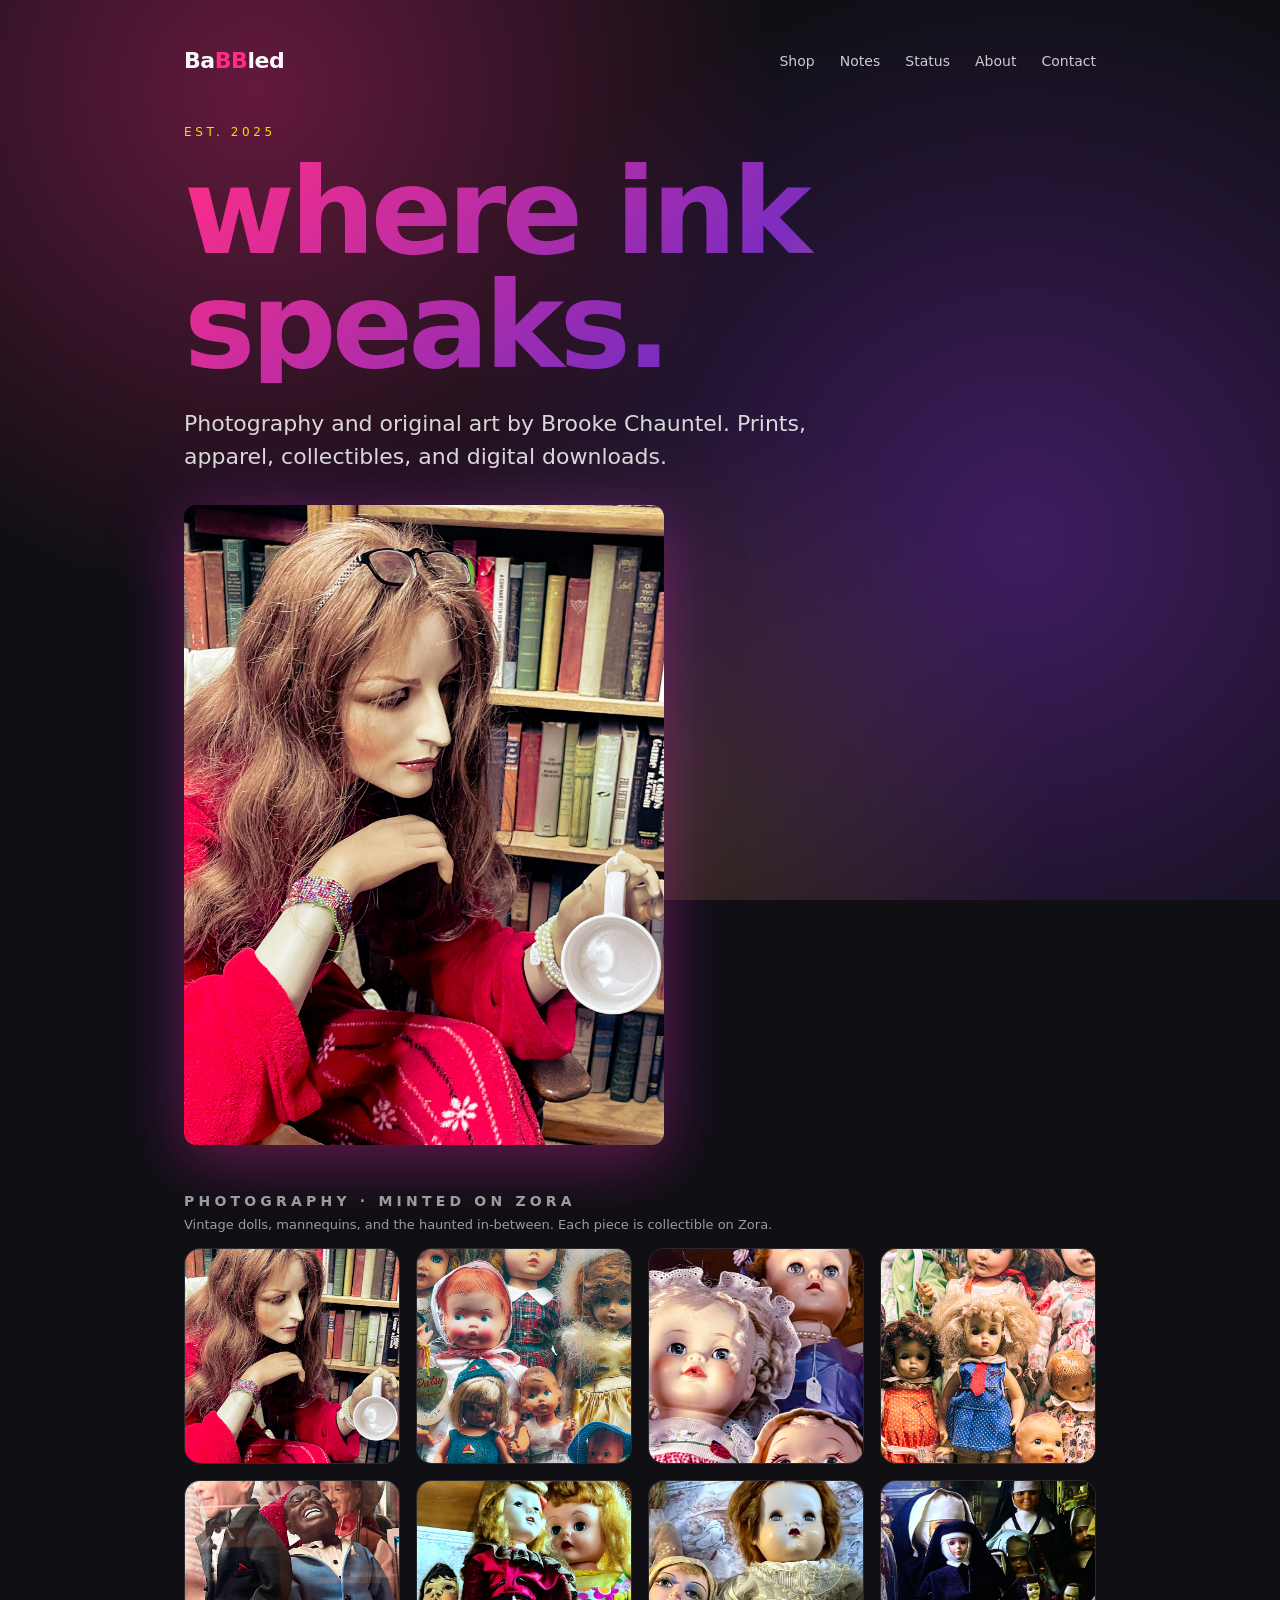
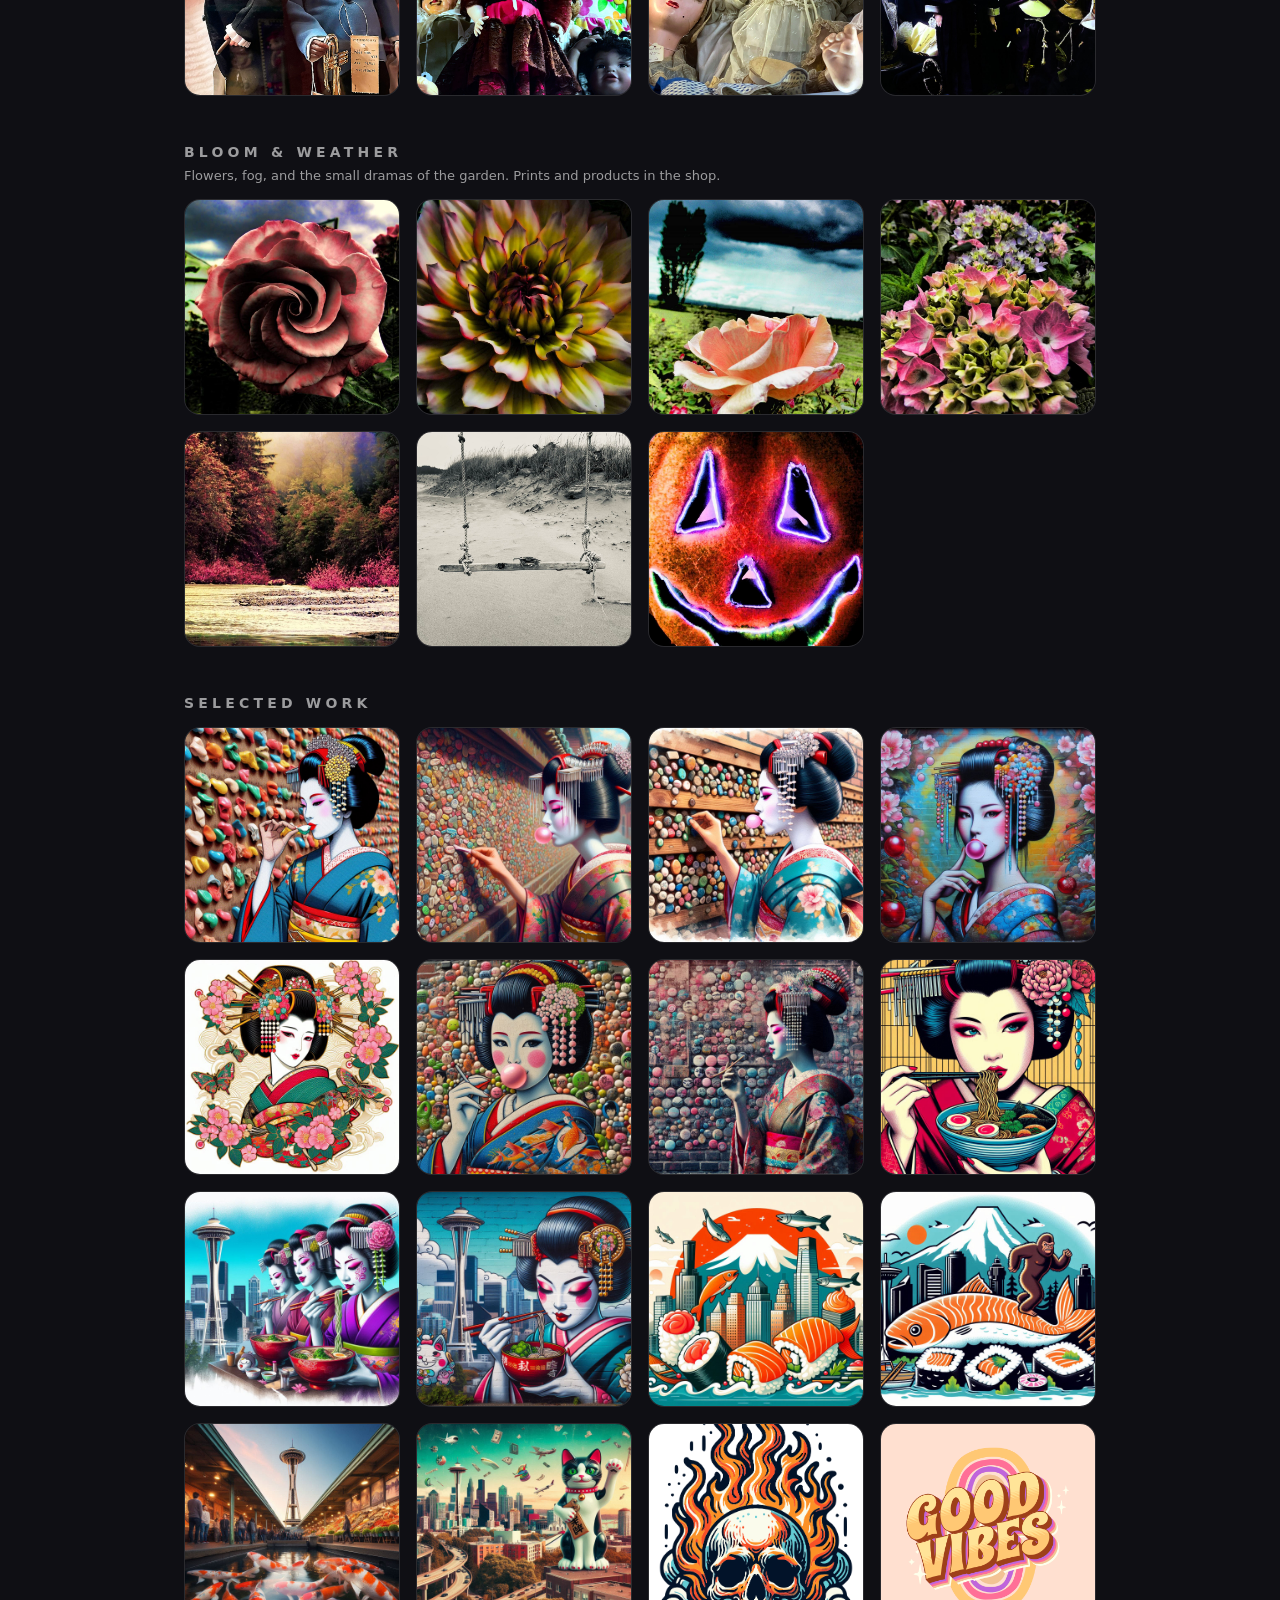
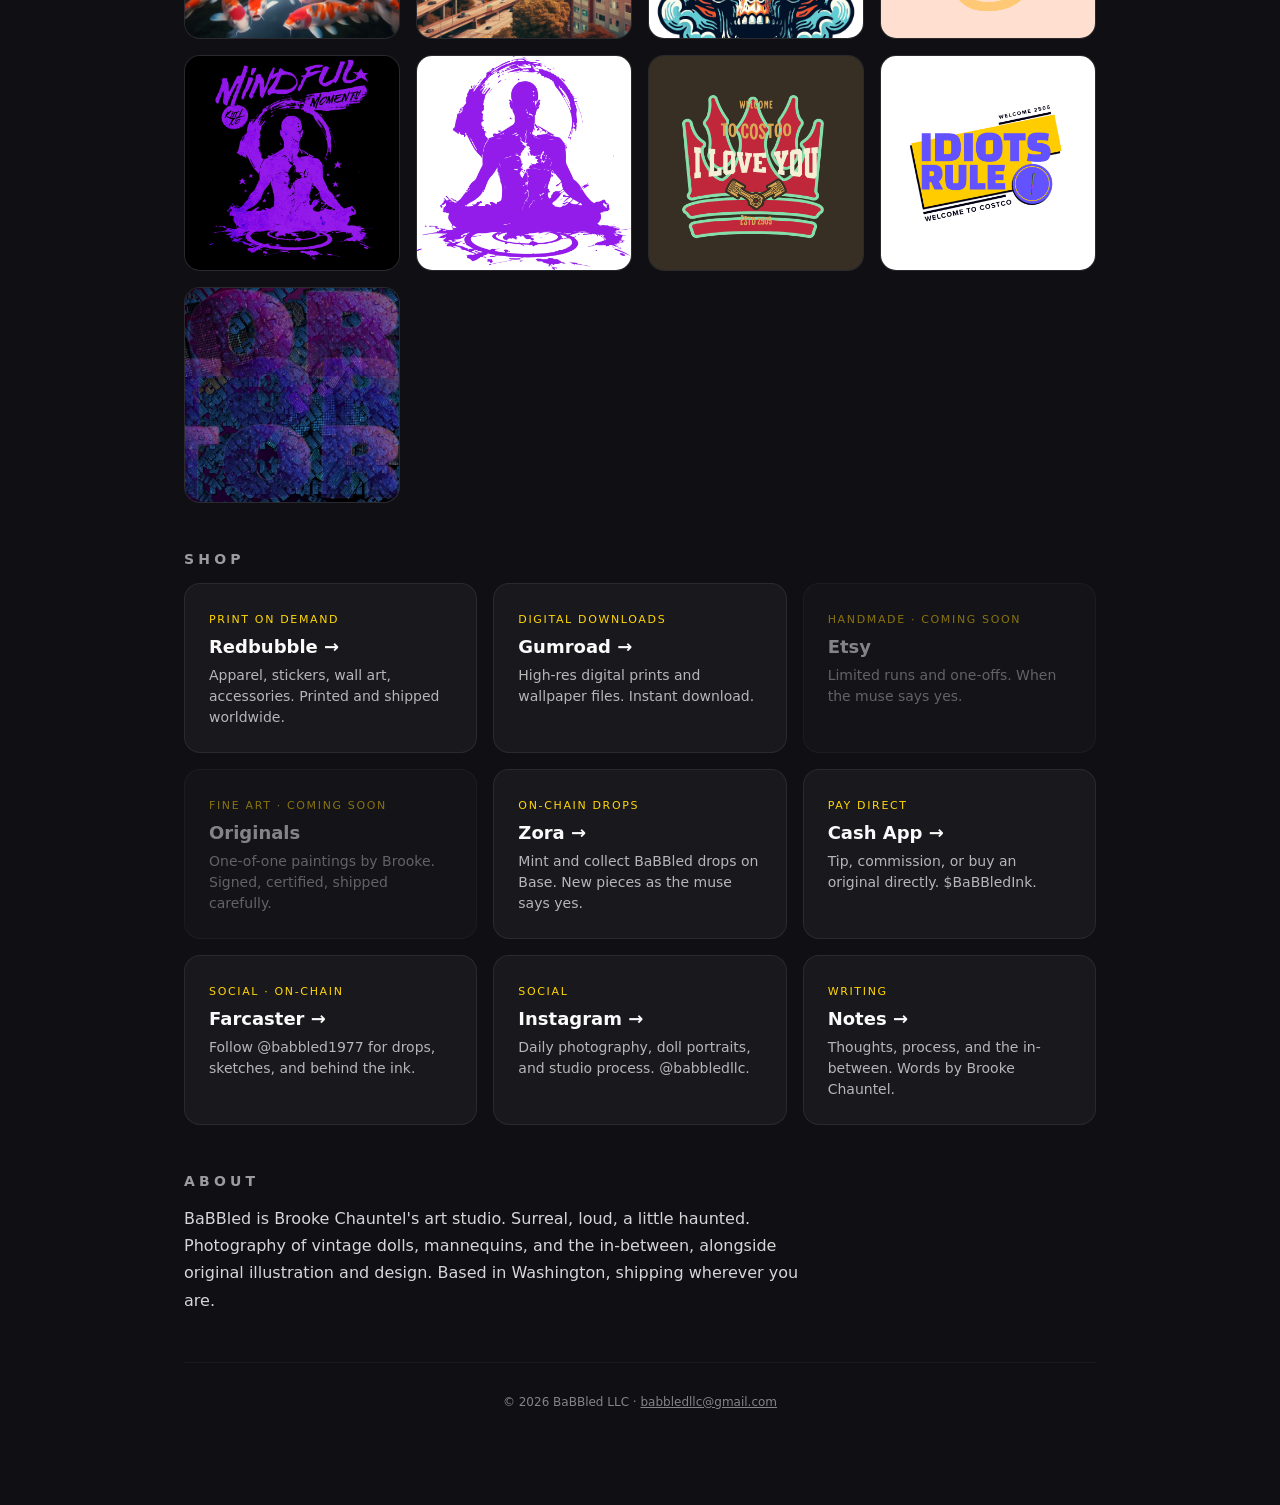
==== index.html @ 65b4fef3 "Add BaBBled Notes link to nav and shop section https://claude.ai/code/session_01AZM1bsWuCFjeZQ1RCdbe" ====
<!DOCTYPE html>
<html lang="en">
<head>
<meta charset="UTF-8">
<meta name="viewport" content="width=device-width, initial-scale=1.0">
<title>BaBBled. Where ink speaks.</title>
<meta name="description" content="BaBBled. Where ink speaks. Photography and original art by Brooke Chauntel. Prints, apparel, collectibles, digital downloads.">
<meta property="og:title" content="BaBBled. Where ink speaks.">
<meta property="og:description" content="Photography of vintage dolls and the haunted in-between. Original art, prints, apparel, and on-chain collectibles by Brooke Chauntel.">
<meta property="og:image" content="https://brookehoward2008-droid.github.io/babbled-wear/img/photography/series-1.jpg">
<meta property="og:type" content="website">
<link rel="icon" href="favicon.ico">
<style>
:root {
  --pink: #ff2d87;
  --purple: #7b2cbf;
  --yellow: #ffd60a;
  --ink: #0f0f14;
  --paper: #fafafa;
}
* { box-sizing: border-box; margin: 0; padding: 0; }
html, body { height: 100%; }
body {
  font-family: -apple-system, BlinkMacSystemFont, "Segoe UI", Inter, system-ui, sans-serif;
  background: var(--ink);
  color: var(--paper);
  -webkit-font-smoothing: antialiased;
  overflow-x: hidden;
}
.bg {
  position: fixed; inset: 0; z-index: -1;
  background:
    radial-gradient(circle at 20% 10%, rgba(255,45,135,0.35), transparent 40%),
    radial-gradient(circle at 80% 60%, rgba(123,44,191,0.45), transparent 50%),
    radial-gradient(circle at 50% 90%, rgba(255,214,10,0.15), transparent 40%),
    var(--ink);
}
.wrap {
  max-width: 960px;
  margin: 0 auto;
  padding: 48px 24px 96px;
  min-height: 100vh;
  display: flex;
  flex-direction: column;
  gap: 48px;
}
header {
  display: flex;
  align-items: center;
  justify-content: space-between;
  flex-wrap: wrap;
  gap: 12px;
}
.logo {
  font-weight: 900;
  font-size: 22px;
  letter-spacing: -0.02em;
}
.logo .b1 { color: var(--pink); }
.logo .b2 { color: var(--yellow); }
nav a {
  color: var(--paper);
  text-decoration: none;
  margin-left: 20px;
  font-size: 14px;
  opacity: 0.8;
  transition: opacity 0.2s;
}
nav a:hover { opacity: 1; }
.hero h1 {
  font-size: clamp(48px, 10vw, 120px);
  font-weight: 900;
  line-height: 0.95;
  letter-spacing: -0.04em;
  background: linear-gradient(135deg, var(--pink), var(--purple) 60%, var(--yellow));
  -webkit-background-clip: text;
  background-clip: text;
  color: transparent;
  margin-bottom: 24px;
}
.hero p.tag {
  font-size: clamp(18px, 2.5vw, 22px);
  max-width: 640px;
  opacity: 0.85;
  line-height: 1.5;
}
.est {
  display: inline-block;
  font-size: 12px;
  letter-spacing: 0.3em;
  text-transform: uppercase;
  color: var(--yellow);
  margin-bottom: 16px;
}
.grid {
  display: grid;
  grid-template-columns: repeat(auto-fit, minmax(240px, 1fr));
  gap: 16px;
}
.card {
  background: rgba(255,255,255,0.04);
  border: 1px solid rgba(255,255,255,0.08);
  border-radius: 16px;
  padding: 24px;
  transition: transform 0.2s, border-color 0.2s, background 0.2s;
  text-decoration: none;
  color: var(--paper);
  display: block;
}
.card:hover {
  transform: translateY(-4px);
  border-color: var(--pink);
  background: rgba(255,45,135,0.08);
}
.card h3 { font-size: 18px; margin-bottom: 8px; }
.card p { font-size: 14px; opacity: 0.7; line-height: 1.5; }
.card .pill {
  display: inline-block;
  font-size: 11px;
  letter-spacing: 0.15em;
  text-transform: uppercase;
  color: var(--yellow);
  margin-bottom: 10px;
}
.card.coming { opacity: 0.5; cursor: default; }
.card.coming:hover { transform: none; border-color: rgba(255,255,255,0.08); background: rgba(255,255,255,0.04); }
.hero-art {
  display: block;
  width: 100%;
  max-width: 480px;
  height: auto;
  margin-top: 32px;
  border-radius: 12px;
  box-shadow: 0 20px 60px rgba(255,45,135,0.25), 0 0 80px rgba(123,44,191,0.3);
}
.gallery-grid {
  display: grid;
  grid-template-columns: repeat(auto-fit, minmax(200px, 1fr));
  gap: 16px;
}
.piece {
  aspect-ratio: 1 / 1;
  background: rgba(255,255,255,0.04);
  border: 1px solid rgba(255,255,255,0.08);
  border-radius: 16px;
  overflow: hidden;
  display: flex;
  align-items: center;
  justify-content: center;
  transition: transform 0.2s, border-color 0.2s;
}
.piece:hover {
  transform: translateY(-4px);
  border-color: var(--pink);
}
.piece img {
  width: 100%;
  height: 100%;
  object-fit: cover;
}
footer {
  margin-top: auto;
  font-size: 12px;
  opacity: 0.5;
  text-align: center;
  padding-top: 32px;
  border-top: 1px solid rgba(255,255,255,0.08);
}
footer a { color: var(--paper); }
</style>
</head>
<body>
<div class="bg"></div>
<div class="wrap">
  <header>
    <div class="logo">Ba<span class="b1">BB</span>led</div>
    <nav>
      <a href="#shop">Shop</a>
      <a href="https://brookehoward2008-droid.github.io/lilt/" target="_blank" rel="noopener">Notes</a>
      <a href="status.html">Status</a>
      <a href="#about">About</a>
      <a href="mailto:babbledllc@gmail.com">Contact</a>
    </nav>
  </header>

  <section class="hero">
    <span class="est">est. 2025</span>
    <h1>where ink<br>speaks.</h1>
    <p class="tag">Photography and original art by Brooke Chauntel. Prints, apparel, collectibles, and digital downloads.</p>
    <img src="img/photography/series-1.jpg" alt="Bookstore mannequin with teacup - photography by Brooke Chauntel" class="hero-art">
  </section>

  <section id="photography">
    <h2 style="font-size:14px;letter-spacing:0.3em;text-transform:uppercase;opacity:0.6;margin-bottom:8px;">Photography &middot; minted on Zora</h2>
    <p style="font-size:13px;opacity:0.6;margin-bottom:16px;">Vintage dolls, mannequins, and the haunted in-between. Each piece is collectible on Zora.</p>
    <div class="gallery-grid">
      <a class="piece" href="https://zora.co/@babbled1977" target="_blank" rel="noopener"><img src="img/photography/series-1.jpg" alt="Bookstore mannequin with teacup" loading="lazy"></a>
      <a class="piece" href="https://zora.co/@babbled1977" target="_blank" rel="noopener"><img src="img/photography/series-2.jpg" alt="Vintage doll grouping" loading="lazy"></a>
      <a class="piece" href="https://zora.co/@babbled1977" target="_blank" rel="noopener"><img src="img/photography/series-3.jpg" alt="Bonnet doll trio" loading="lazy"></a>
      <a class="piece" href="https://zora.co/@babbled1977" target="_blank" rel="noopener"><img src="img/photography/series-4.jpg" alt="Doll display case" loading="lazy"></a>
      <a class="piece" href="https://zora.co/@babbled1977" target="_blank" rel="noopener"><img src="img/photography/series-5.jpg" alt="Vintage celebrity figurines" loading="lazy"></a>
      <a class="piece" href="https://zora.co/@babbled1977" target="_blank" rel="noopener"><img src="img/photography/maroon-doll.jpg" alt="Vintage doll in maroon velvet dress" loading="lazy"></a>
      <a class="piece" href="https://zora.co/@babbled1977" target="_blank" rel="noopener"><img src="img/photography/porcelain-pair.jpg" alt="Porcelain face dolls, sleeping pair" loading="lazy"></a>
      <a class="piece" href="https://zora.co/@babbled1977" target="_blank" rel="noopener"><img src="img/photography/nun-dolls.jpg" alt="Group of vintage nun figurines" loading="lazy"></a>
    </div>
  </section>

  <section id="nature">
    <h2 style="font-size:14px;letter-spacing:0.3em;text-transform:uppercase;opacity:0.6;margin-bottom:8px;">Bloom &amp; weather</h2>
    <p style="font-size:13px;opacity:0.6;margin-bottom:16px;">Flowers, fog, and the small dramas of the garden. Prints and products in the shop.</p>
    <div class="gallery-grid">
      <a class="piece" href="https://www.redbubble.com/people/babbledbrooke/shop" target="_blank" rel="noopener"><img src="img/nature/pink-rose-spiral.jpg" alt="Pink rose spiral closeup under stormy sky" loading="lazy"></a>
      <a class="piece" href="https://www.redbubble.com/people/babbledbrooke/shop" target="_blank" rel="noopener"><img src="img/nature/dahlia-bloom.jpg" alt="Dahlia bloom in yellow and crimson" loading="lazy"></a>
      <a class="piece" href="https://www.redbubble.com/people/babbledbrooke/shop" target="_blank" rel="noopener"><img src="img/nature/stormy-rose.jpg" alt="Pink rose against stormy sky" loading="lazy"></a>
      <a class="piece" href="https://www.redbubble.com/people/babbledbrooke/shop" target="_blank" rel="noopener"><img src="img/nature/hydrangeas.jpg" alt="Pink and lavender hydrangea cluster" loading="lazy"></a>
      <a class="piece" href="https://www.redbubble.com/people/babbledbrooke/shop" target="_blank" rel="noopener"><img src="img/nature/foggy-river.jpg" alt="Foggy river and pink autumn forest" loading="lazy"></a>
      <a class="piece" href="https://www.redbubble.com/people/babbledbrooke/shop" target="_blank" rel="noopener"><img src="img/nature/beach-swing.jpg" alt="Weathered wooden swing on beach sand, black and white" loading="lazy"></a>
      <a class="piece" href="https://www.redbubble.com/people/babbledbrooke/shop" target="_blank" rel="noopener"><img src="img/nature/jack-o-lantern.jpg" alt="Glowing jack-o-lantern with neon outline" loading="lazy"></a>
    </div>
  </section>

  <section id="gallery">
    <h2 style="font-size:14px;letter-spacing:0.3em;text-transform:uppercase;opacity:0.6;margin-bottom:16px;">Selected work</h2>
    <div class="gallery-grid">
      <div class="piece"><img src="img/gallery/geisha-gumwall-popart.png" alt="Gum wall geisha, pop art" loading="lazy"></div>
      <div class="piece"><img src="img/gallery/geisha-gumwall-surreal.png" alt="Gum wall geisha, surrealism" loading="lazy"></div>
      <div class="piece"><img src="img/gallery/geisha-gumwall-watercolor.png" alt="Gum wall geisha, watercolor" loading="lazy"></div>
      <div class="piece"><img src="img/gallery/geisha-gumwall-graffiti.png" alt="Gum wall geisha, graffiti" loading="lazy"></div>
      <div class="piece"><img src="img/gallery/geisha-gumwall-neotrad.png" alt="Gum wall geisha, neo-traditional" loading="lazy"></div>
      <div class="piece"><img src="img/gallery/geisha-gumwall-lowbrow.png" alt="Gum wall geisha, lowbrow" loading="lazy"></div>
      <div class="piece"><img src="img/gallery/geisha-gumwall-mixed.png" alt="Gum wall geisha, mixed media" loading="lazy"></div>
      <div class="piece"><img src="img/gallery/geisha-ramen-popart.png" alt="Geisha with ramen, pop art" loading="lazy"></div>
      <div class="piece"><img src="img/gallery/geisha-ramen-graffiti.png" alt="Geisha with ramen and Space Needle, graffiti" loading="lazy"></div>
      <div class="piece"><img src="img/gallery/geisha-ramen-luckycat.png" alt="Geisha with ramen and lucky cat" loading="lazy"></div>
      <div class="piece"><img src="img/gallery/sushi-seattle-fuji.png" alt="Sushi and salmon over Seattle with Mt. Fuji" loading="lazy"></div>
      <div class="piece"><img src="img/gallery/sushi-seattle-bigfoot.png" alt="Sushi over Seattle with Mt. Rainier and Bigfoot" loading="lazy"></div>
      <div class="piece"><img src="img/gallery/koi-pike-spaceneedle.png" alt="Koi in Pike Place with Space Needle" loading="lazy"></div>
      <div class="piece"><img src="img/gallery/surreal-seattle-cat.png" alt="Surreal Seattle with lucky cat" loading="lazy"></div>
      <div class="piece"><img src="img/gallery/burning-skull.png" alt="Burning skull" loading="lazy"></div>
      <div class="piece"><img src="img/gallery/good-vibes-retro.png" alt="Good vibes retro" loading="lazy"></div>
      <div class="piece"><img src="img/gallery/mindful-moments.png" alt="Mindful moments" loading="lazy"></div>
      <div class="piece"><img src="img/gallery/meditation-silhouette.png" alt="Meditation silhouette" loading="lazy"></div>
      <div class="piece"><img src="img/gallery/idiocracy-1.png" alt="Movie idiocracy tribute 1" loading="lazy"></div>
      <div class="piece"><img src="img/gallery/idiocracy-2.png" alt="Movie idiocracy tribute 2" loading="lazy"></div>
      <div class="piece"><img src="img/gallery/storm-type.jpg" alt="STORM typography design" loading="lazy"></div>
    </div>
  </section>

  <section id="shop">
    <h2 style="font-size:14px;letter-spacing:0.3em;text-transform:uppercase;opacity:0.6;margin-bottom:16px;">Shop</h2>
    <div class="grid">
      <a class="card" href="https://www.redbubble.com/people/babbledbrooke/shop" target="_blank" rel="noopener">
        <span class="pill">Print on demand</span>
        <h3>Redbubble &rarr;</h3>
        <p>Apparel, stickers, wall art, accessories. Printed and shipped worldwide.</p>
      </a>
      <a class="card" href="https://babbler53.gumroad.com/" target="_blank" rel="noopener">
        <span class="pill">Digital downloads</span>
        <h3>Gumroad &rarr;</h3>
        <p>High-res digital prints and wallpaper files. Instant download.</p>
      </a>
      <div class="card coming">
        <span class="pill">Handmade · coming soon</span>
        <h3>Etsy</h3>
        <p>Limited runs and one-offs. When the muse says yes.</p>
      </div>
      <div class="card coming">
        <span class="pill">Fine art · coming soon</span>
        <h3>Originals</h3>
        <p>One-of-one paintings by Brooke. Signed, certified, shipped carefully.</p>
      </div>
      <a class="card" href="https://zora.co/@babbled1977" target="_blank" rel="noopener">
        <span class="pill">On-chain drops</span>
        <h3>Zora &rarr;</h3>
        <p>Mint and collect BaBBled drops on Base. New pieces as the muse says yes.</p>
      </a>
      <a class="card" href="https://cash.app/$BaBBledInk" target="_blank" rel="noopener">
        <span class="pill">Pay direct</span>
        <h3>Cash App &rarr;</h3>
        <p>Tip, commission, or buy an original directly. $BaBBledInk.</p>
      </a>
      <a class="card" href="https://farcaster.xyz/babbled1977" target="_blank" rel="noopener">
        <span class="pill">Social · on-chain</span>
        <h3>Farcaster &rarr;</h3>
        <p>Follow @babbled1977 for drops, sketches, and behind the ink.</p>
      </a>
      <a class="card" href="https://www.instagram.com/babbledllc/" target="_blank" rel="noopener">
        <span class="pill">Social</span>
        <h3>Instagram &rarr;</h3>
        <p>Daily photography, doll portraits, and studio process. @babbledllc.</p>
      </a>
      <a class="card" href="https://brookehoward2008-droid.github.io/lilt/" target="_blank" rel="noopener">
        <span class="pill">Writing</span>
        <h3>Notes &rarr;</h3>
        <p>Thoughts, process, and the in-between. Words by Brooke Chauntel.</p>
      </a>
    </div>
  </section>

  <section id="about">
    <h2 style="font-size:14px;letter-spacing:0.3em;text-transform:uppercase;opacity:0.6;margin-bottom:16px;">About</h2>
    <p style="max-width:640px;line-height:1.7;opacity:0.85;">
      BaBBled is Brooke Chauntel's art studio. Surreal, loud, a little haunted.
      Photography of vintage dolls, mannequins, and the in-between, alongside
      original illustration and design. Based in Washington, shipping wherever you are.
    </p>
  </section>

  <footer>
    &copy; 2026 BaBBled LLC &middot; <a href="mailto:babbledllc@gmail.com">babbledllc@gmail.com</a>
  </footer>
</div>
</body>
</html>
<!-- rebuild trigger -->
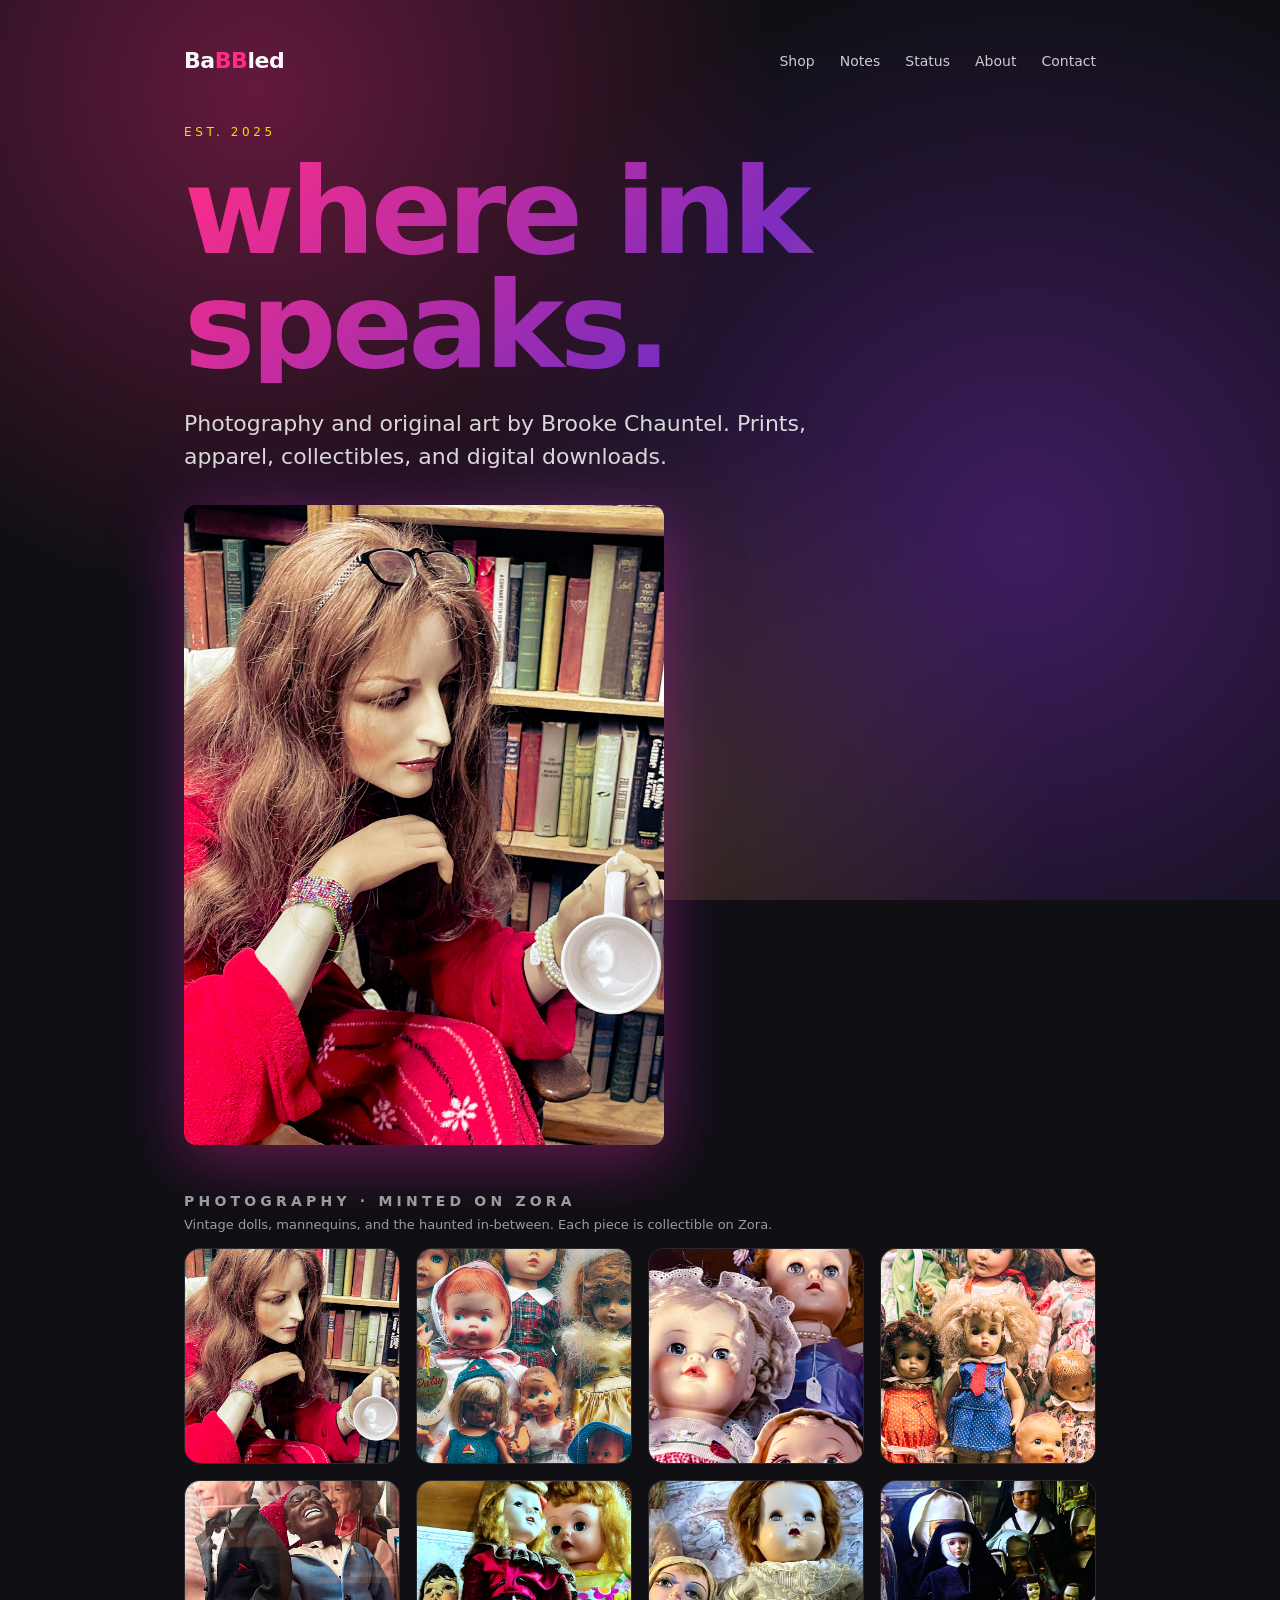
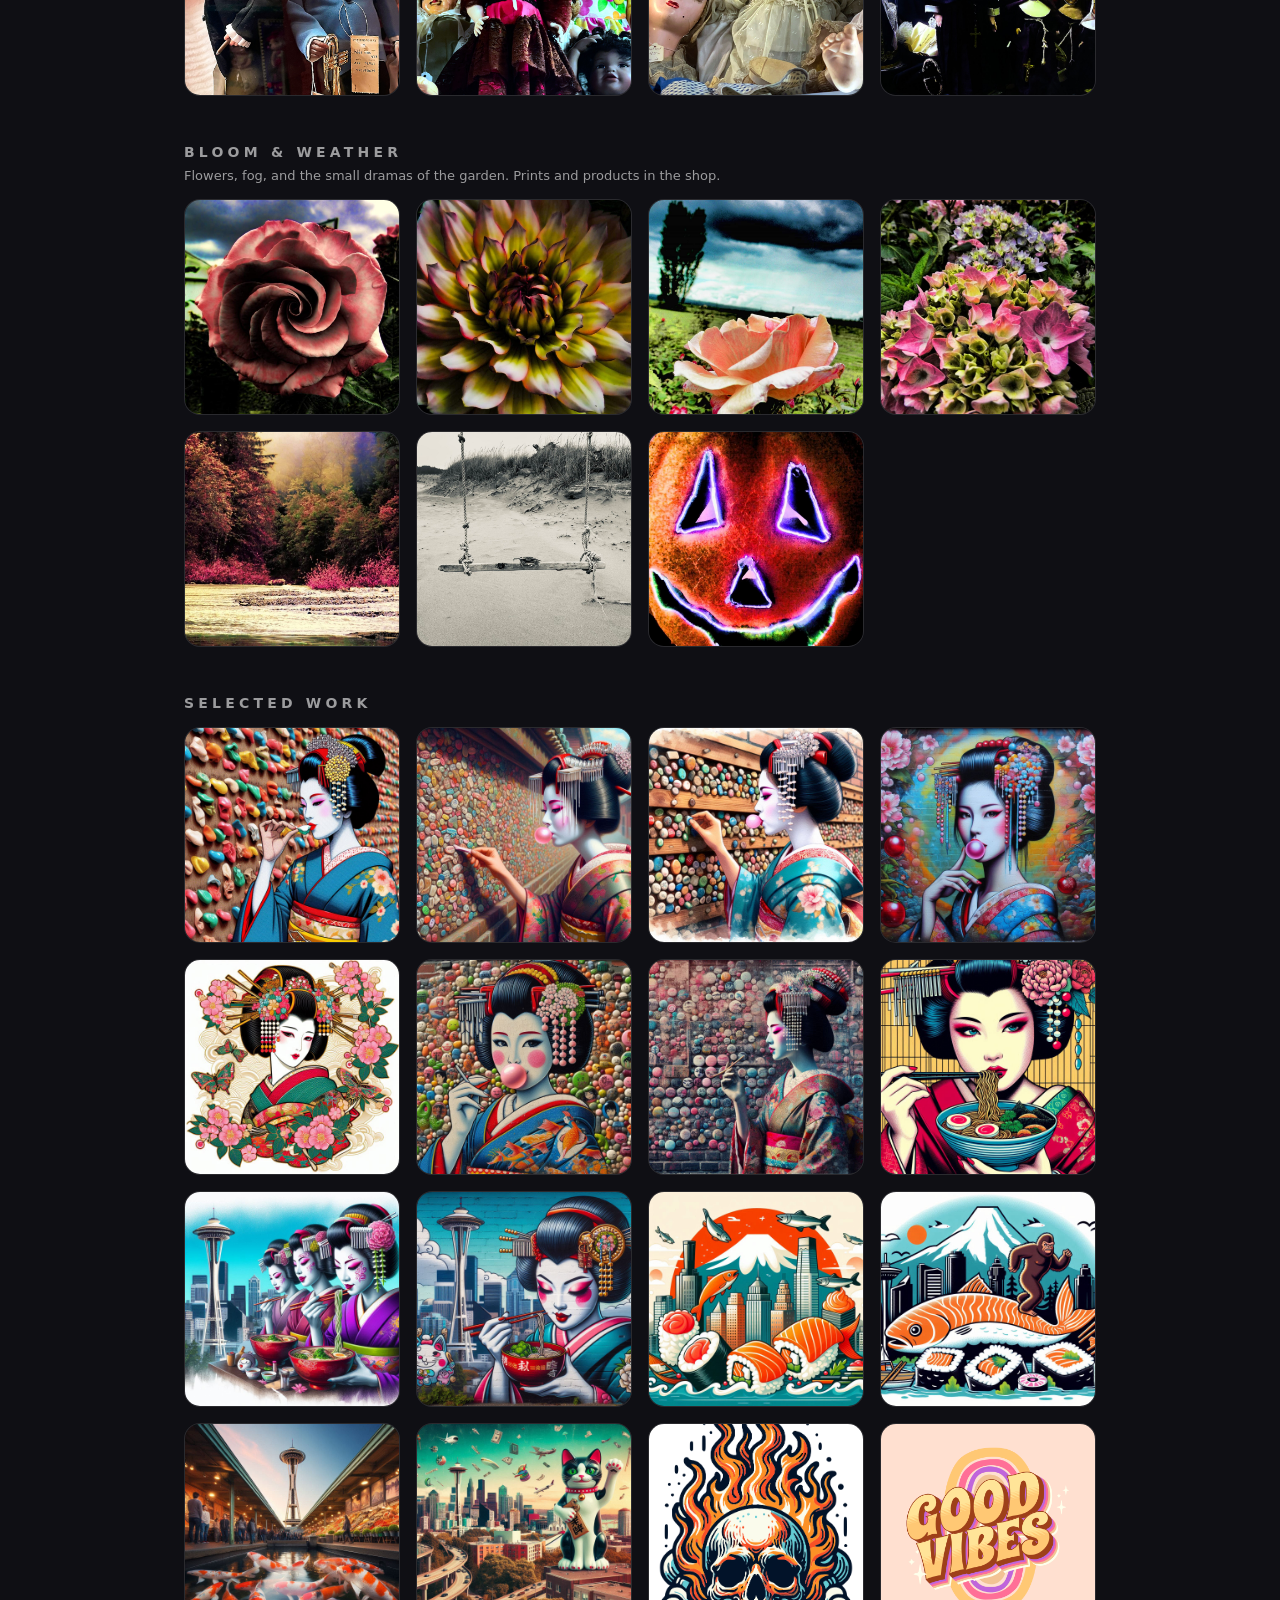
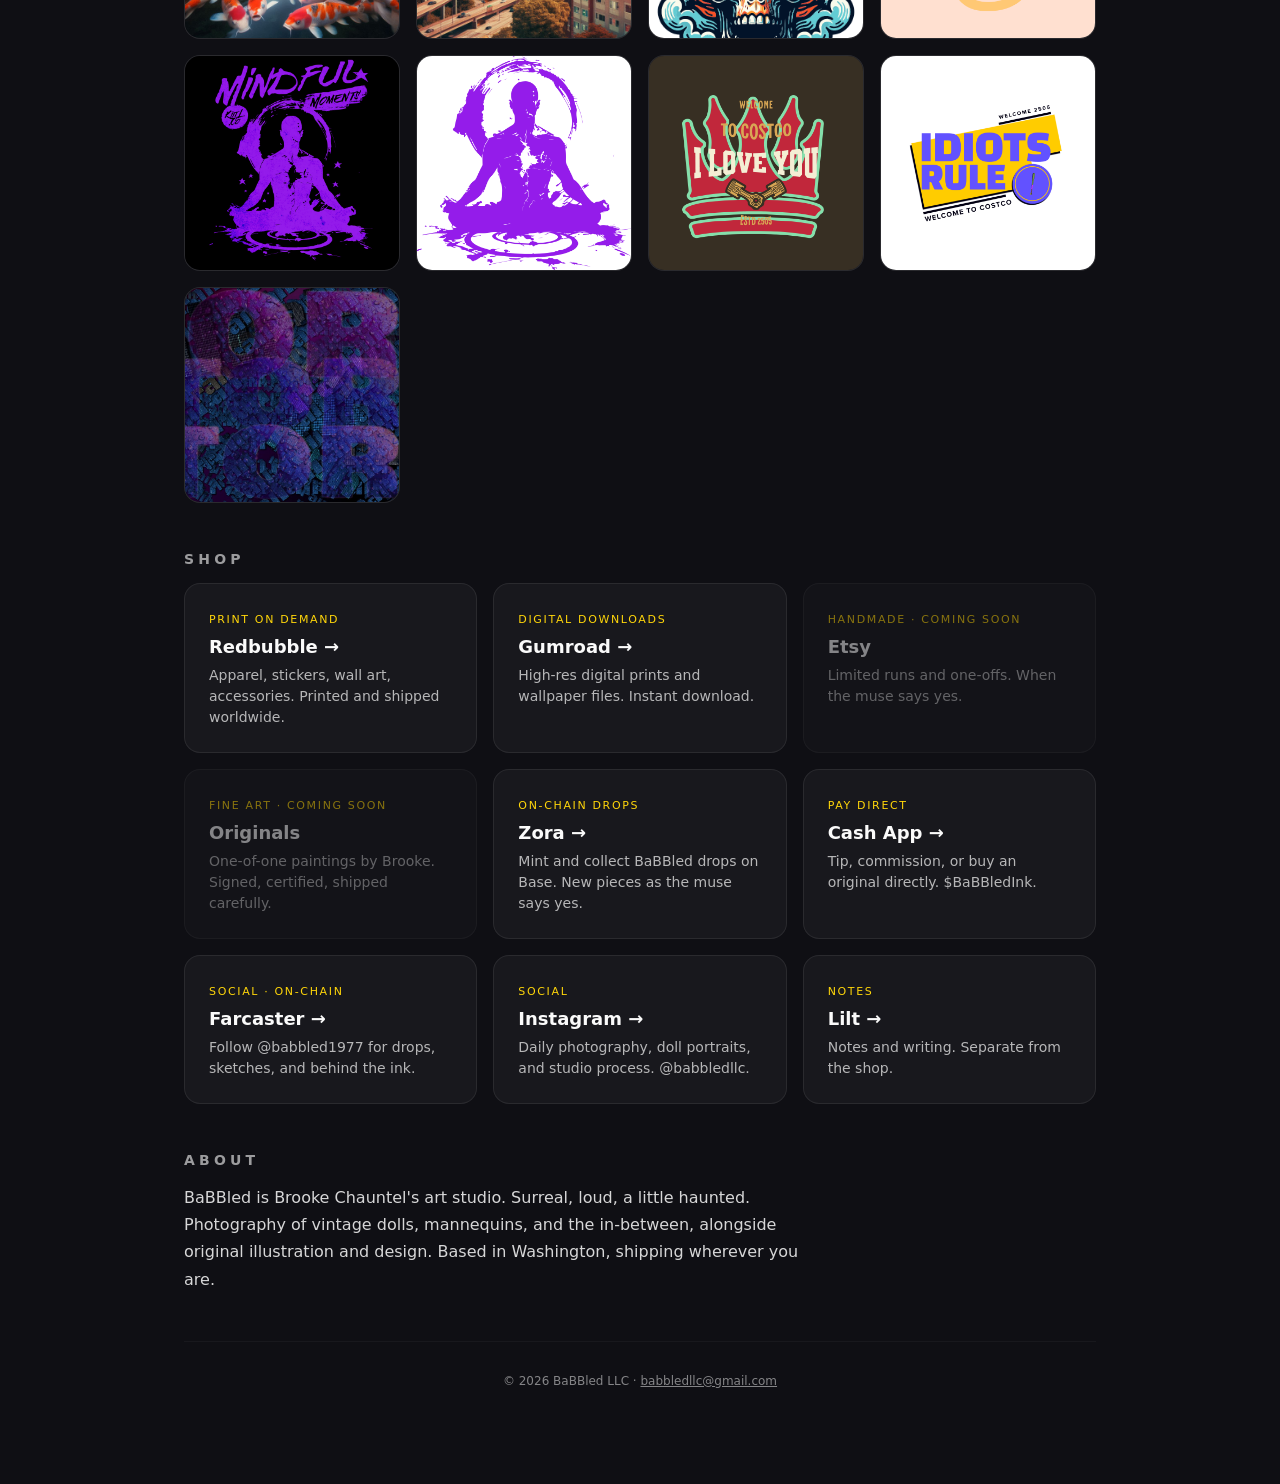
==== commit b0242c7a: "Point Notes link to Lilt GitHub repo, update card copy https://claude.ai/code/session_01AZM1bsWuCFje" ====
--- a/index.html
+++ b/index.html
@@ -176,7 +176,7 @@
     <div class="logo">Ba<span class="b1">BB</span>led</div>
     <nav>
       <a href="#shop">Shop</a>
-      <a href="https://brookehoward2008-droid.github.io/lilt/" target="_blank" rel="noopener">Notes</a>
+      <a href="https://github.com/brookehoward2008-droid/lilt" target="_blank" rel="noopener">Notes</a>
       <a href="status.html">Status</a>
       <a href="#about">About</a>
       <a href="mailto:babbledllc@gmail.com">Contact</a>
@@ -289,10 +289,10 @@
         <h3>Instagram &rarr;</h3>
         <p>Daily photography, doll portraits, and studio process. @babbledllc.</p>
       </a>
-      <a class="card" href="https://brookehoward2008-droid.github.io/lilt/" target="_blank" rel="noopener">
-        <span class="pill">Writing</span>
-        <h3>Notes &rarr;</h3>
-        <p>Thoughts, process, and the in-between. Words by Brooke Chauntel.</p>
+      <a class="card" href="https://github.com/brookehoward2008-droid/lilt" target="_blank" rel="noopener">
+        <span class="pill">Notes</span>
+        <h3>Lilt &rarr;</h3>
+        <p>Notes and writing. Separate from the shop.</p>
       </a>
     </div>
   </section>
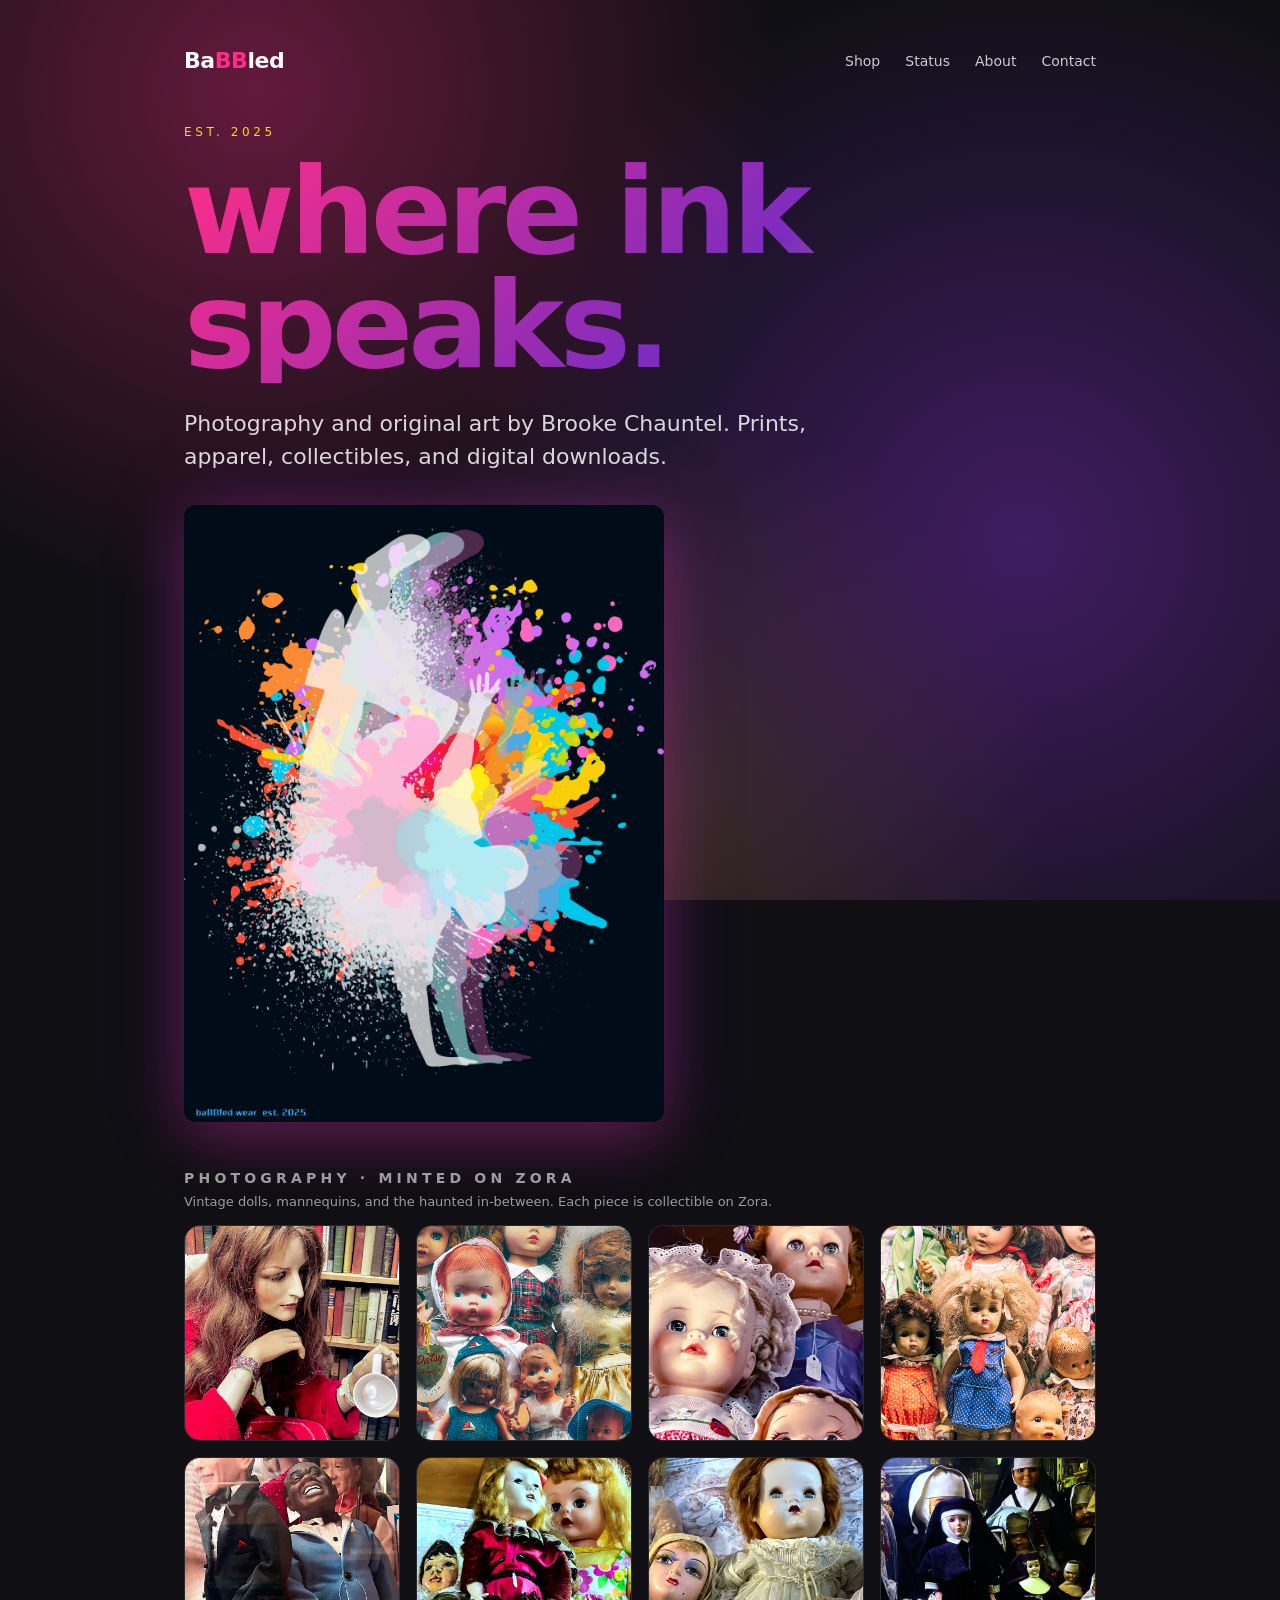
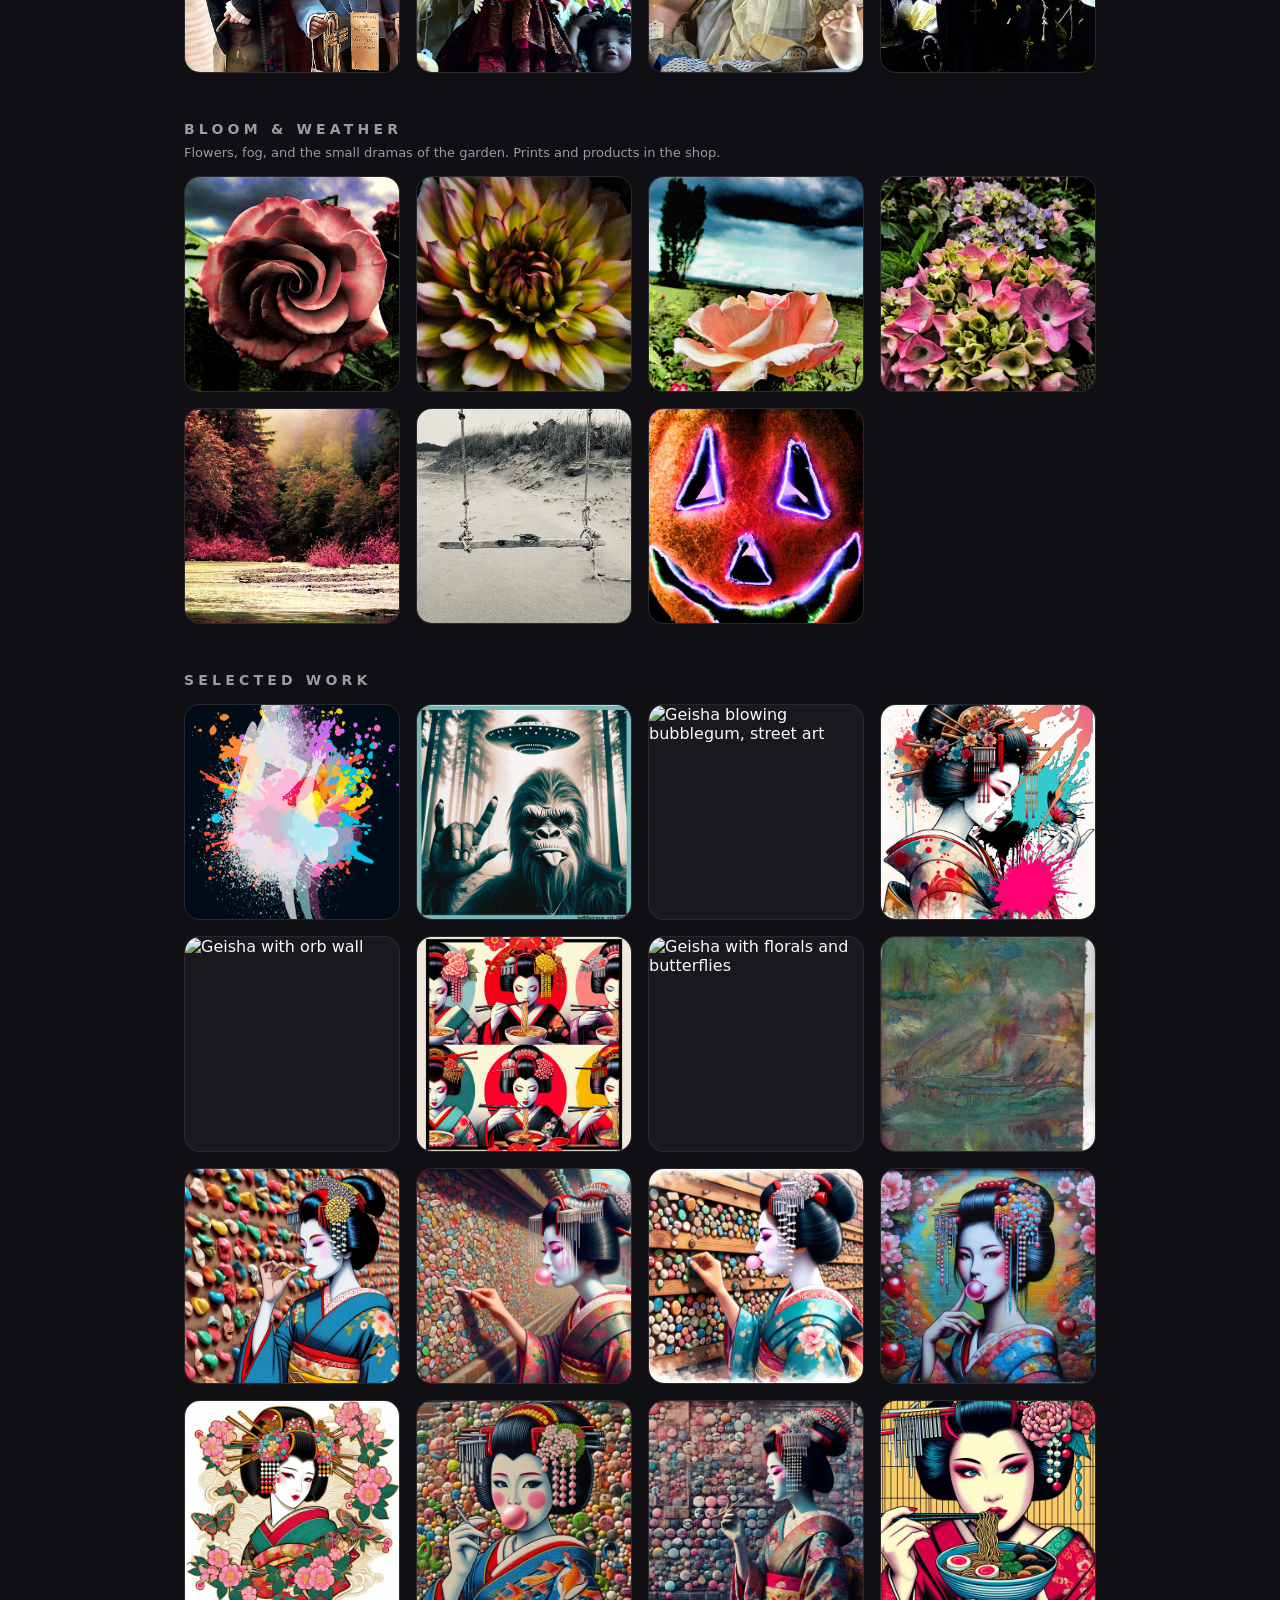
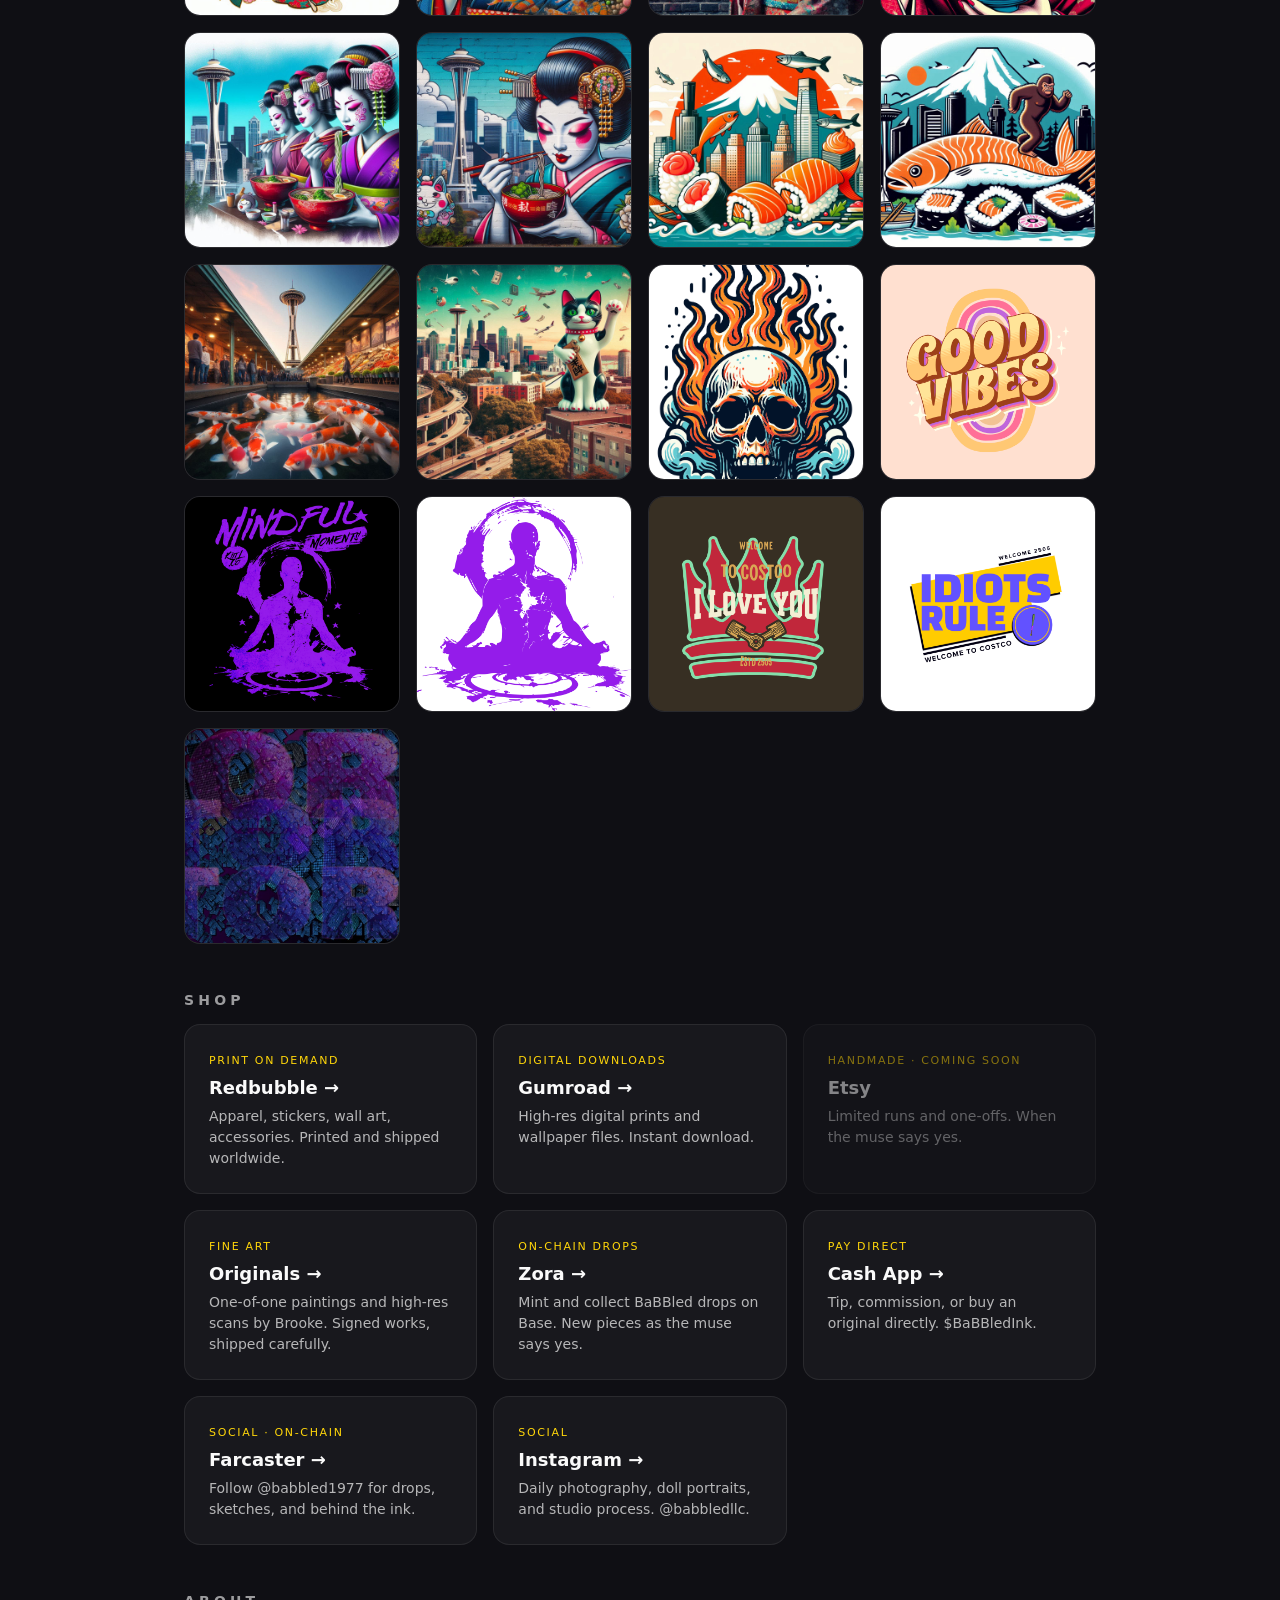
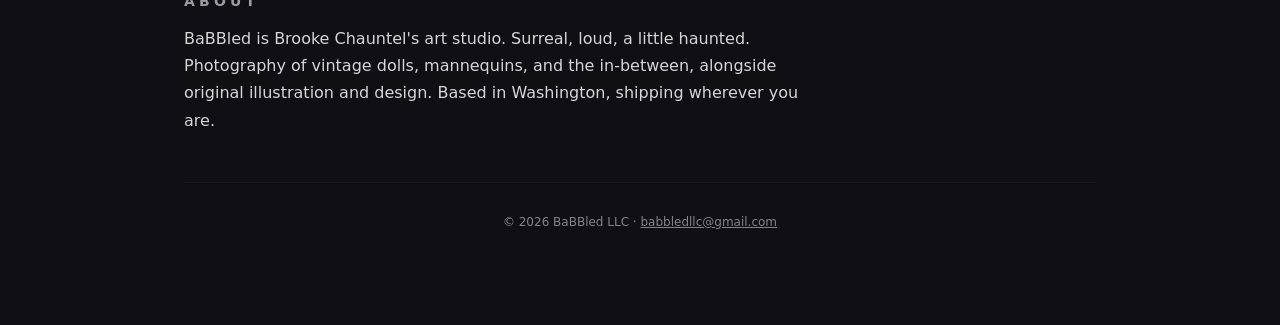
==== commit 924eb504: "add 8 new pieces, refresh hero and gallery - hero swapped to dancer-color-burst (on-brand dark bg) -" ====
--- a/index.html
+++ b/index.html
@@ -7,7 +7,7 @@
 <meta name="description" content="BaBBled. Where ink speaks. Photography and original art by Brooke Chauntel. Prints, apparel, collectibles, digital downloads.">
 <meta property="og:title" content="BaBBled. Where ink speaks.">
 <meta property="og:description" content="Photography of vintage dolls and the haunted in-between. Original art, prints, apparel, and on-chain collectibles by Brooke Chauntel.">
-<meta property="og:image" content="https://brookehoward2008-droid.github.io/babbled-wear/img/photography/series-1.jpg">
+<meta property="og:image" content="https://brookehoward2008-droid.github.io/babbled-wear/img/gallery/dancer-color-burst.png">
 <meta property="og:type" content="website">
 <link rel="icon" href="favicon.ico">
 <style>
@@ -176,7 +176,6 @@
     <div class="logo">Ba<span class="b1">BB</span>led</div>
     <nav>
       <a href="#shop">Shop</a>
-      <a href="https://github.com/brookehoward2008-droid/lilt" target="_blank" rel="noopener">Notes</a>
       <a href="status.html">Status</a>
       <a href="#about">About</a>
       <a href="mailto:babbledllc@gmail.com">Contact</a>
@@ -187,7 +186,7 @@
     <span class="est">est. 2025</span>
     <h1>where ink<br>speaks.</h1>
     <p class="tag">Photography and original art by Brooke Chauntel. Prints, apparel, collectibles, and digital downloads.</p>
-    <img src="img/photography/series-1.jpg" alt="Bookstore mannequin with teacup - photography by Brooke Chauntel" class="hero-art">
+    <img src="img/gallery/dancer-color-burst.png" alt="Color burst dancer - original art by Brooke Chauntel" class="hero-art">
   </section>
 
   <section id="photography">
@@ -222,6 +221,14 @@
   <section id="gallery">
     <h2 style="font-size:14px;letter-spacing:0.3em;text-transform:uppercase;opacity:0.6;margin-bottom:16px;">Selected work</h2>
     <div class="gallery-grid">
+      <div class="piece"><img src="img/gallery/dancer-color-burst.png" alt="Color burst dancer" loading="lazy"></div>
+      <div class="piece"><img src="img/gallery/bigfoot-ufo-forest.png" alt="Bigfoot UFO forest selfie" loading="lazy"></div>
+      <div class="piece"><img src="img/gallery/geisha-bubblegum-street.png" alt="Geisha blowing bubblegum, street art" loading="lazy"></div>
+      <div class="piece"><img src="img/gallery/geisha-ink-splash.png" alt="Geisha ink splash" loading="lazy"></div>
+      <div class="piece"><img src="img/gallery/geisha-orb-wall.png" alt="Geisha with orb wall" loading="lazy"></div>
+      <div class="piece"><img src="img/gallery/geisha-ramen-panel.png" alt="Geisha ramen panel series" loading="lazy"></div>
+      <div class="piece"><img src="img/gallery/geisha-floral-butterfly.png" alt="Geisha with florals and butterflies" loading="lazy"></div>
+      <div class="piece"><img src="img/gallery/watercolor-landscape-original.jpg" alt="Original watercolor landscape by Brooke Chauntel" loading="lazy"></div>
       <div class="piece"><img src="img/gallery/geisha-gumwall-popart.png" alt="Gum wall geisha, pop art" loading="lazy"></div>
       <div class="piece"><img src="img/gallery/geisha-gumwall-surreal.png" alt="Gum wall geisha, surrealism" loading="lazy"></div>
       <div class="piece"><img src="img/gallery/geisha-gumwall-watercolor.png" alt="Gum wall geisha, watercolor" loading="lazy"></div>
@@ -264,11 +271,11 @@
         <h3>Etsy</h3>
         <p>Limited runs and one-offs. When the muse says yes.</p>
       </div>
-      <div class="card coming">
-        <span class="pill">Fine art · coming soon</span>
-        <h3>Originals</h3>
-        <p>One-of-one paintings by Brooke. Signed, certified, shipped carefully.</p>
-      </div>
+      <a class="card" href="https://babbler53.gumroad.com/" target="_blank" rel="noopener">
+        <span class="pill">Fine art</span>
+        <h3>Originals &rarr;</h3>
+        <p>One-of-one paintings and high-res scans by Brooke. Signed works, shipped carefully.</p>
+      </a>
       <a class="card" href="https://zora.co/@babbled1977" target="_blank" rel="noopener">
         <span class="pill">On-chain drops</span>
         <h3>Zora &rarr;</h3>
@@ -288,11 +295,6 @@
         <span class="pill">Social</span>
         <h3>Instagram &rarr;</h3>
         <p>Daily photography, doll portraits, and studio process. @babbledllc.</p>
-      </a>
-      <a class="card" href="https://github.com/brookehoward2008-droid/lilt" target="_blank" rel="noopener">
-        <span class="pill">Notes</span>
-        <h3>Lilt &rarr;</h3>
-        <p>Notes and writing. Separate from the shop.</p>
       </a>
     </div>
   </section>
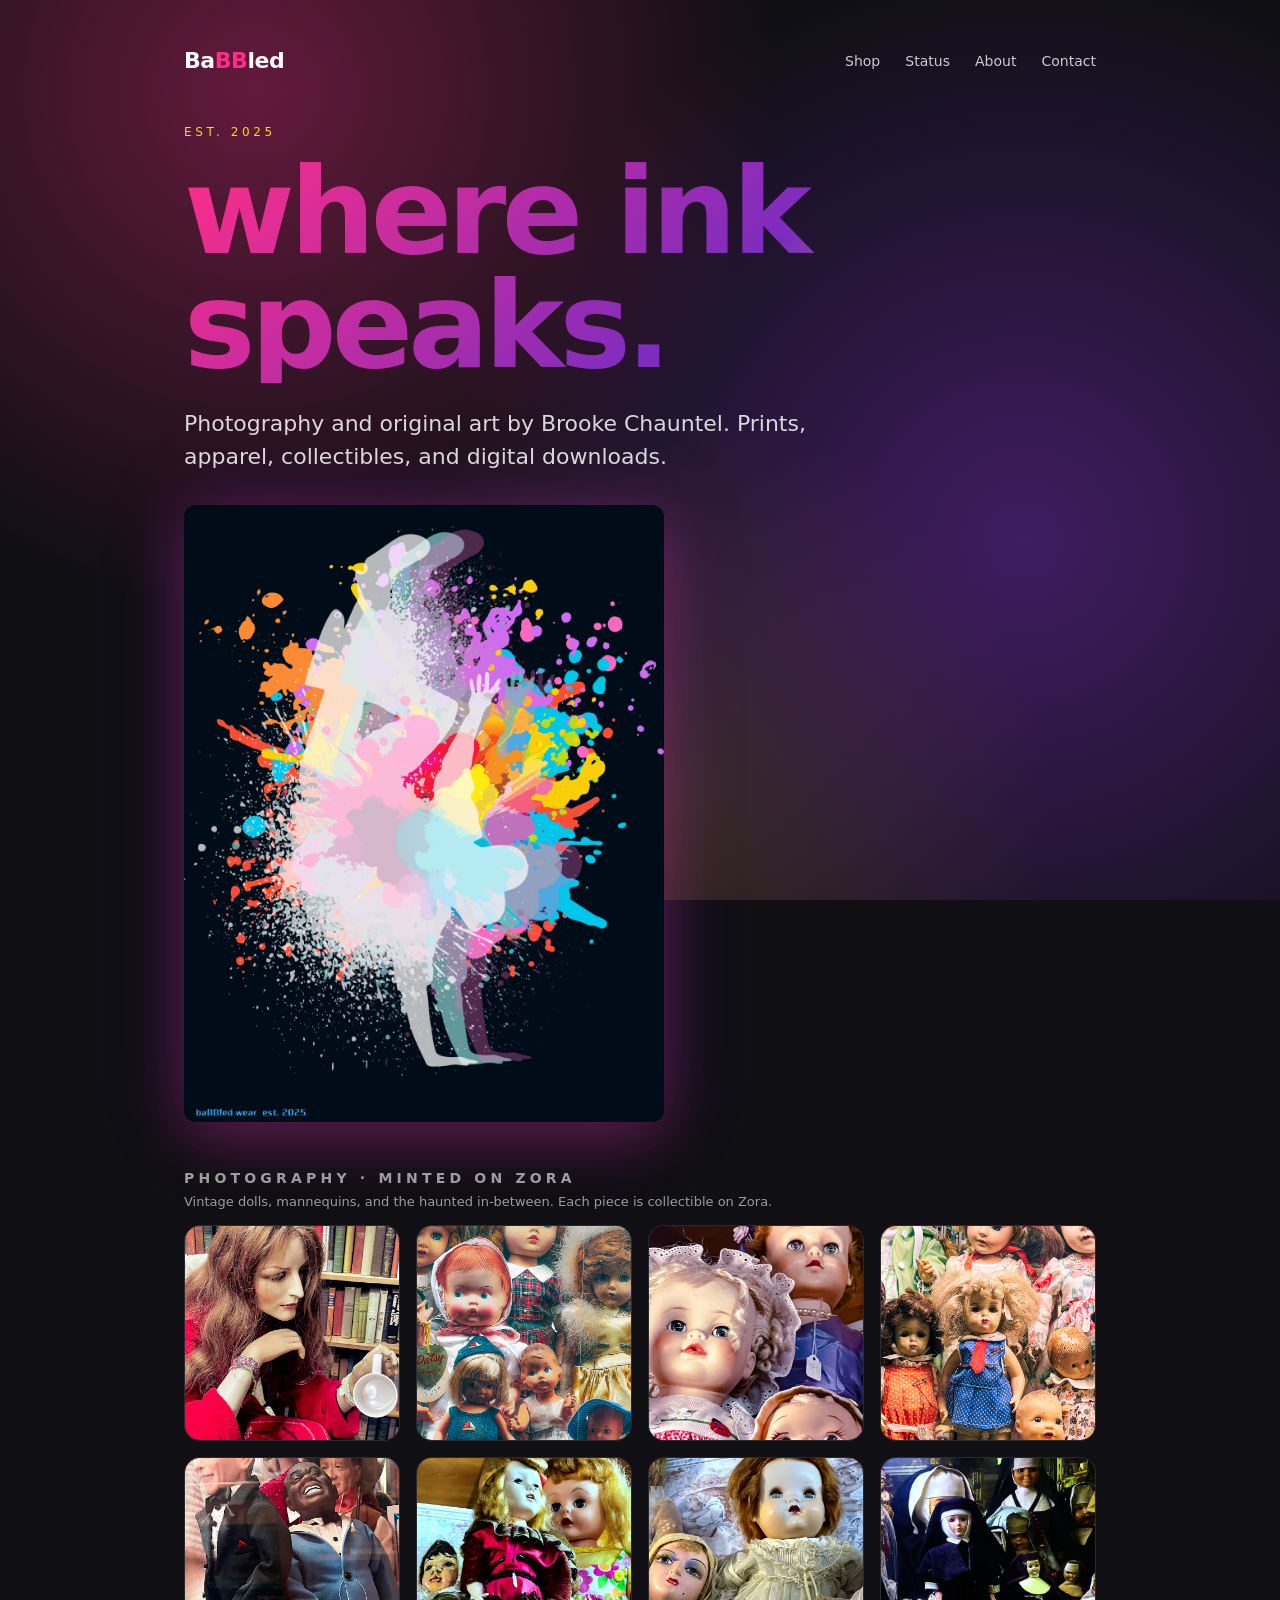
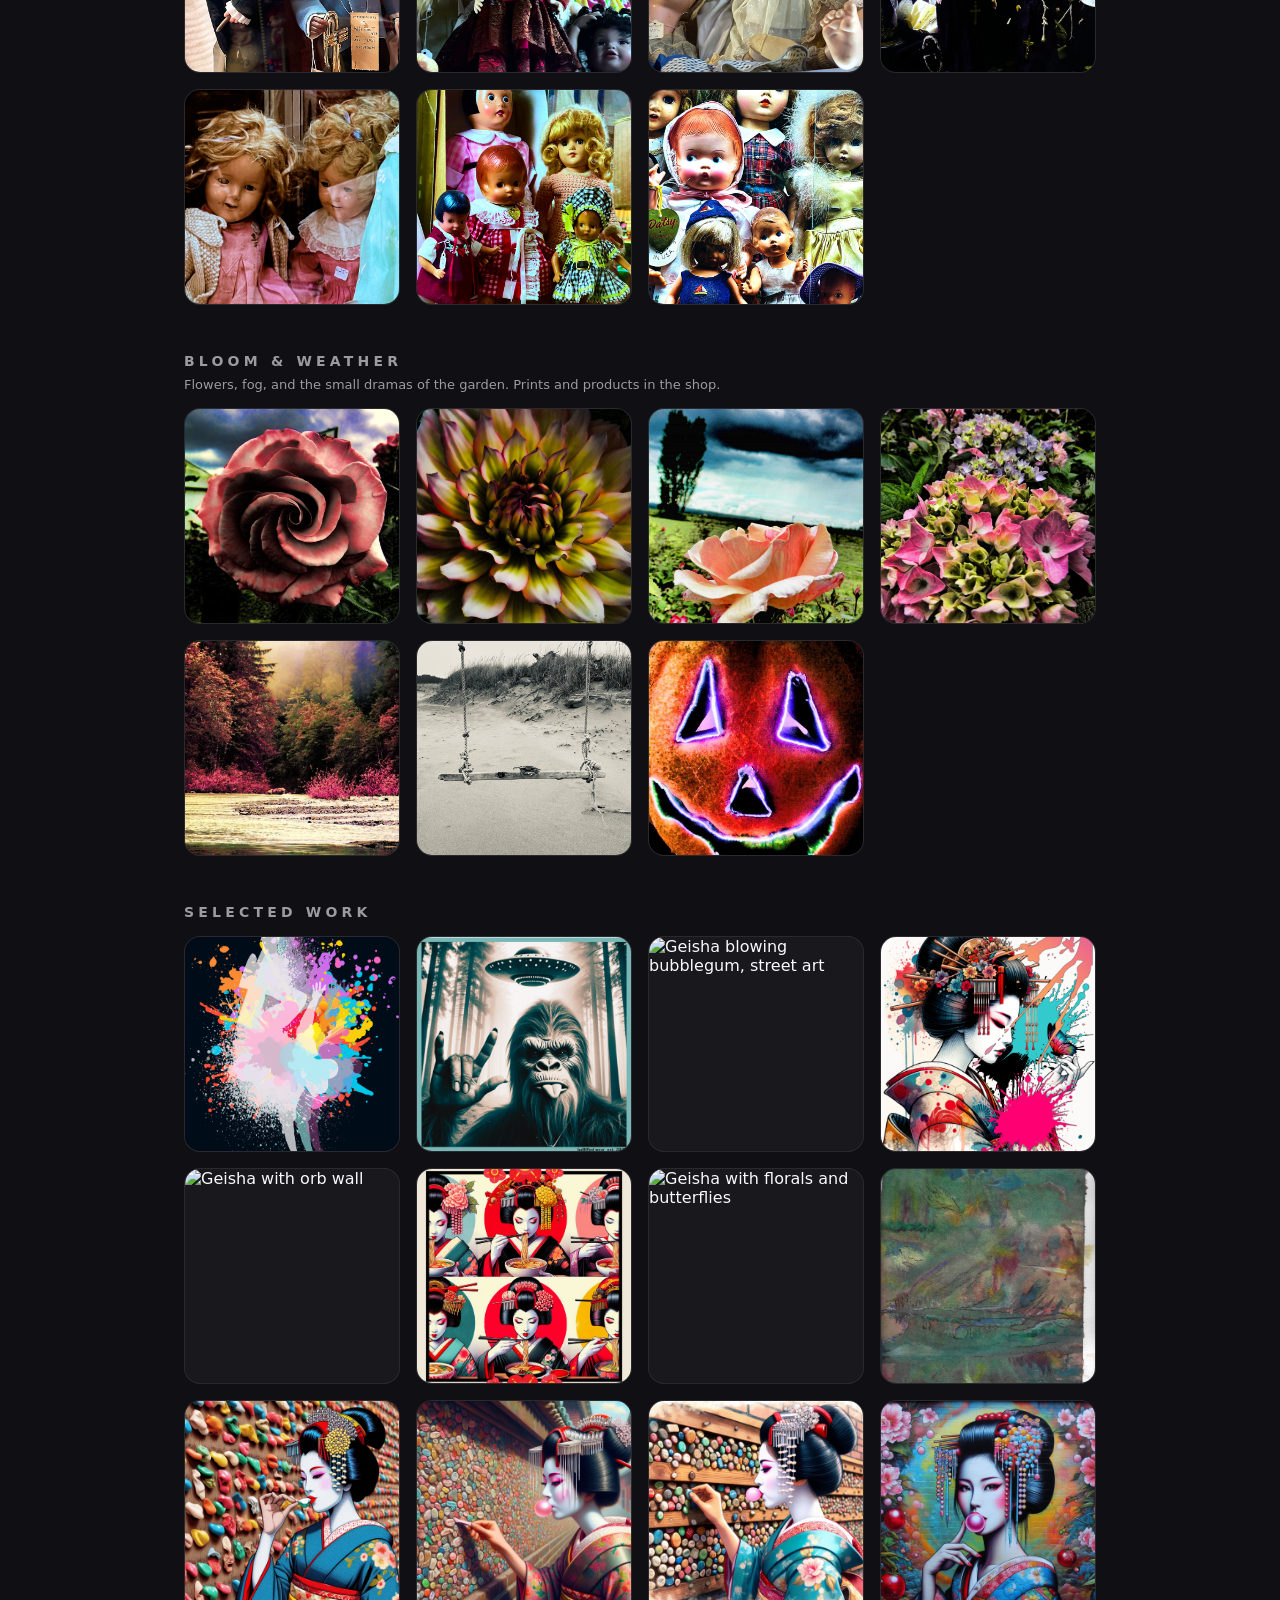
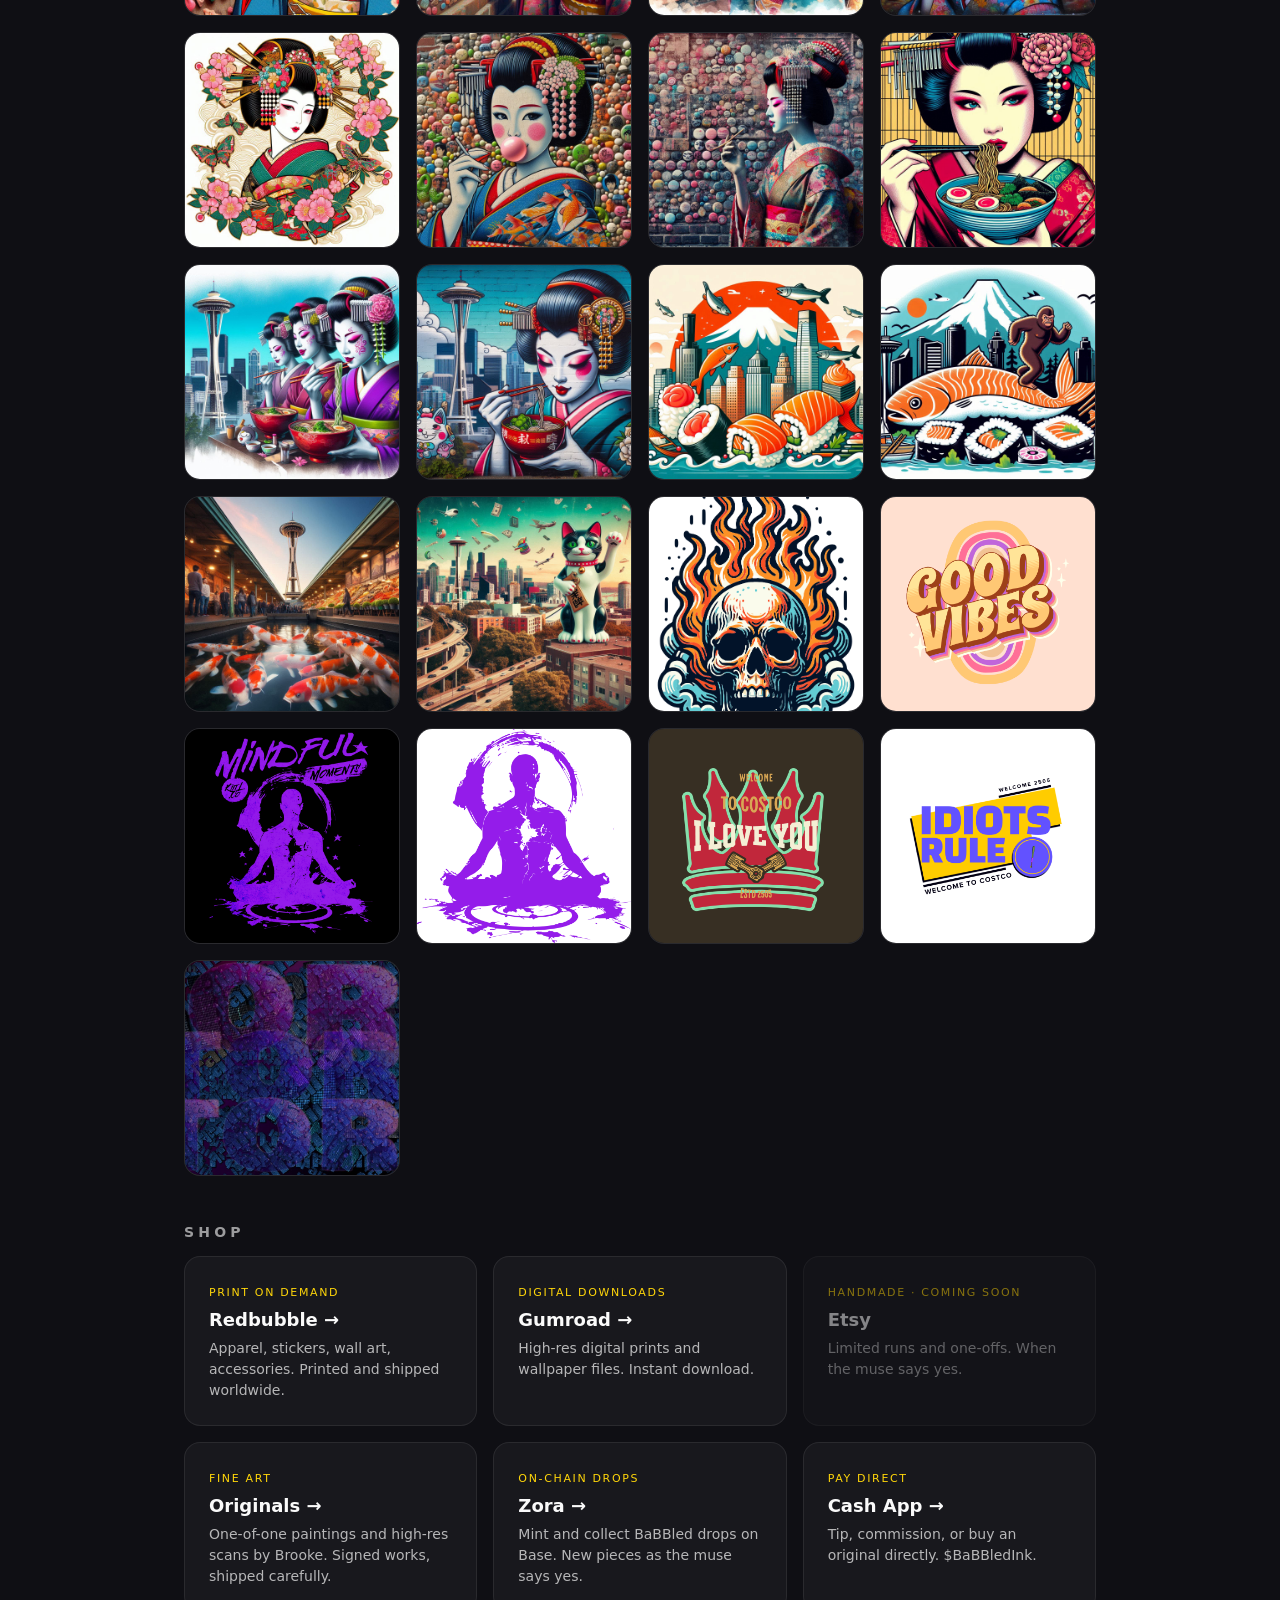
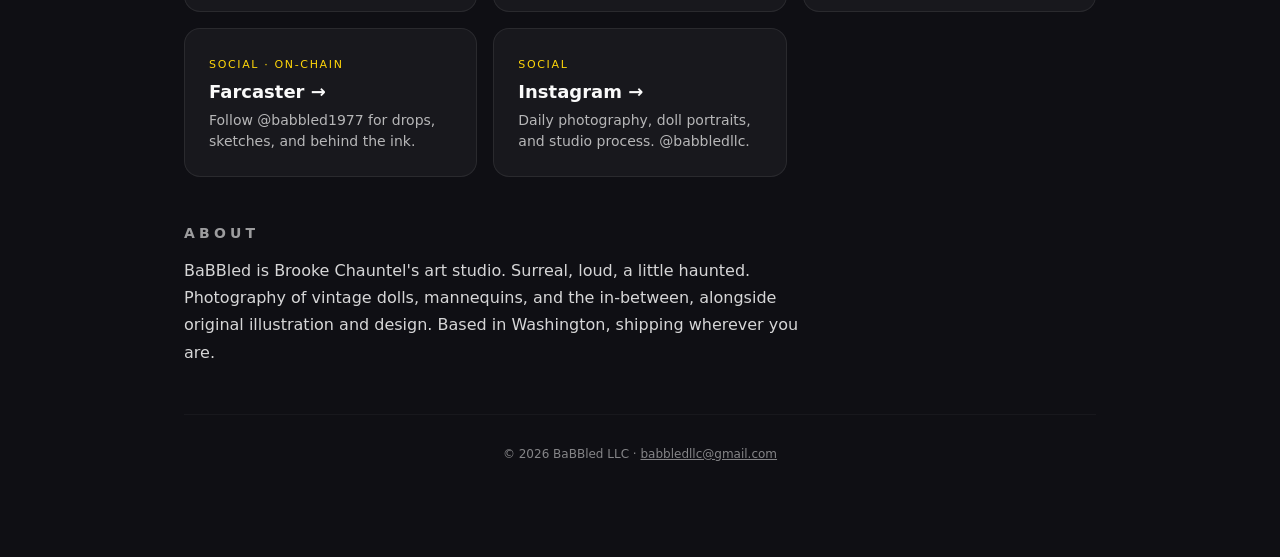
==== commit 1d0c7ee4: "add 3 doll photography pieces to site gallery" ====
--- a/index.html
+++ b/index.html
@@ -201,6 +201,9 @@
       <a class="piece" href="https://zora.co/@babbled1977" target="_blank" rel="noopener"><img src="img/photography/maroon-doll.jpg" alt="Vintage doll in maroon velvet dress" loading="lazy"></a>
       <a class="piece" href="https://zora.co/@babbled1977" target="_blank" rel="noopener"><img src="img/photography/porcelain-pair.jpg" alt="Porcelain face dolls, sleeping pair" loading="lazy"></a>
       <a class="piece" href="https://zora.co/@babbled1977" target="_blank" rel="noopener"><img src="img/photography/nun-dolls.jpg" alt="Group of vintage nun figurines" loading="lazy"></a>
+      <a class="piece" href="https://zora.co/@babbled1977" target="_blank" rel="noopener"><img src="img/photography/bonnet-dolls.jpg" alt="Two worn vintage dolls in a shop window" loading="lazy"></a>
+      <a class="piece" href="https://zora.co/@babbled1977" target="_blank" rel="noopener"><img src="img/photography/doll-group.jpg" alt="Group of five vintage dolls, various eras" loading="lazy"></a>
+      <a class="piece" href="https://zora.co/@babbled1977" target="_blank" rel="noopener"><img src="img/photography/doll-pile.jpg" alt="Dense cluster of vintage doll faces" loading="lazy"></a>
     </div>
   </section>
 
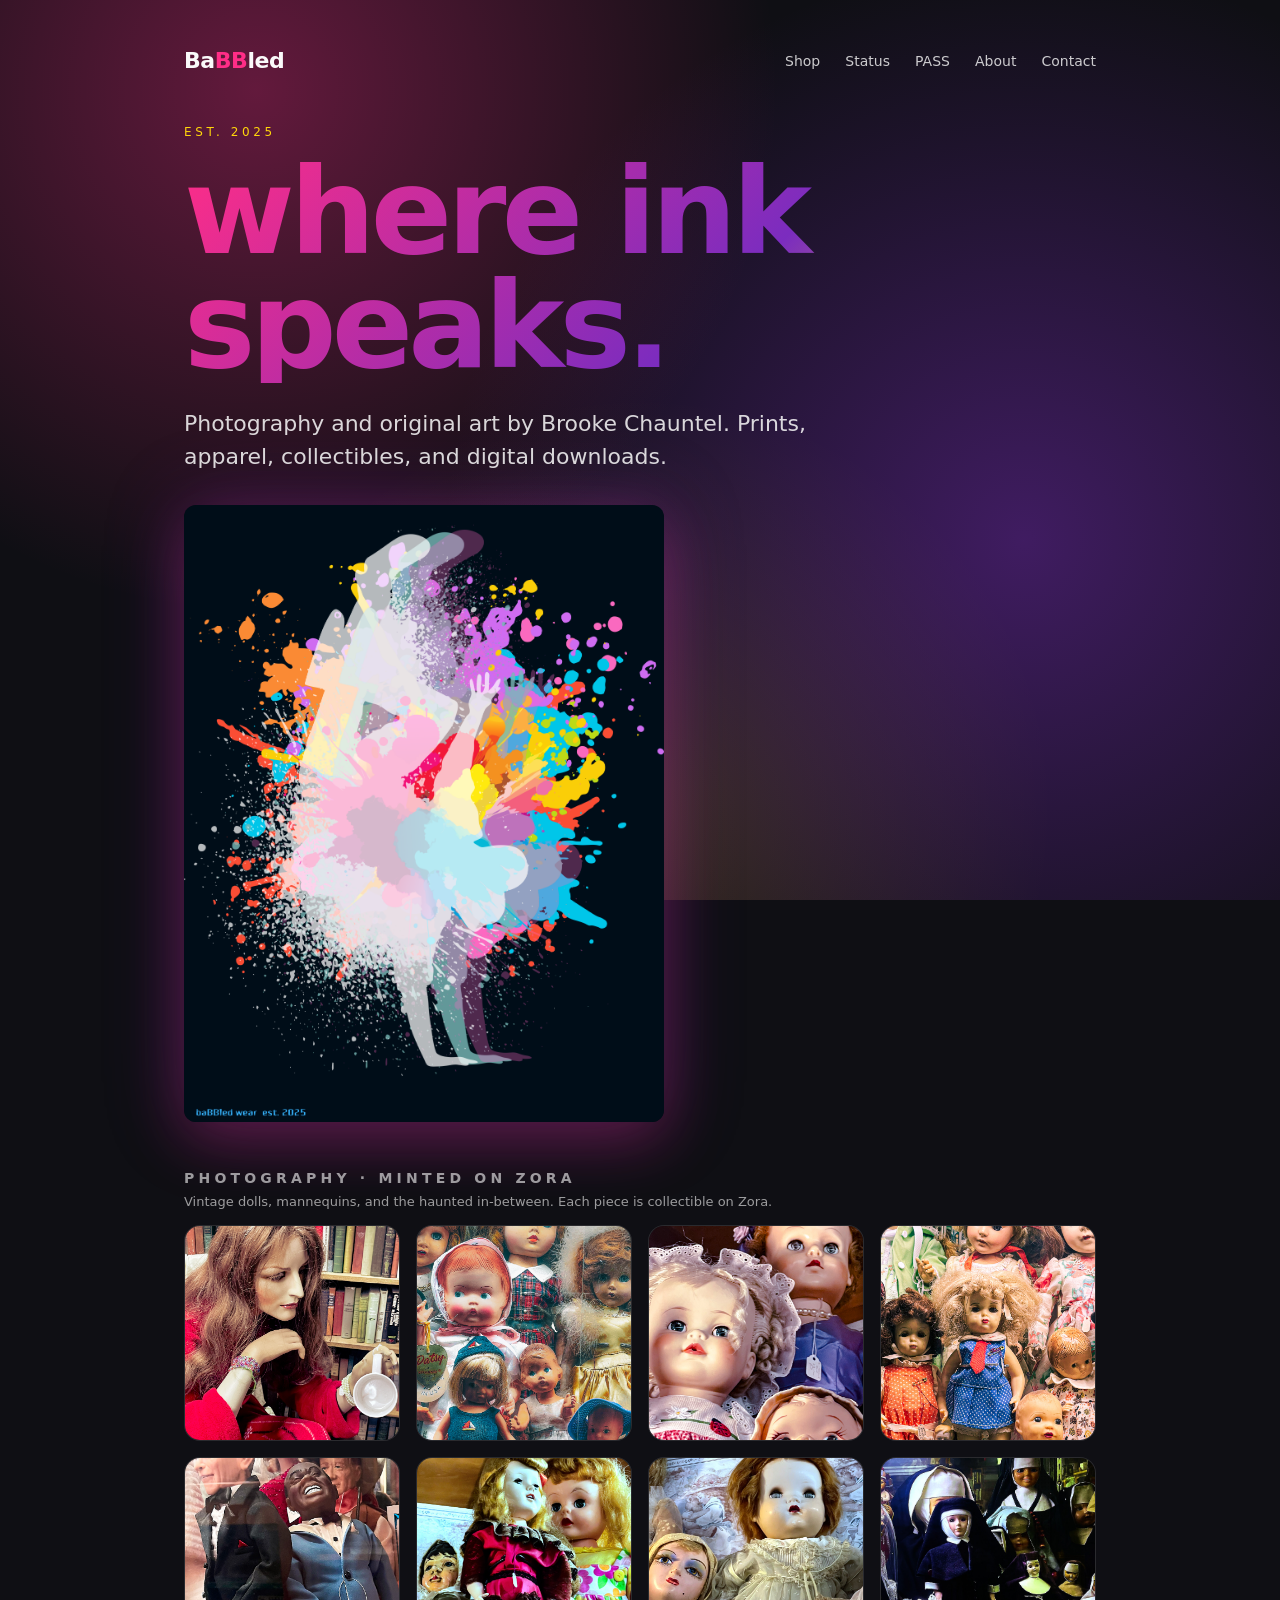
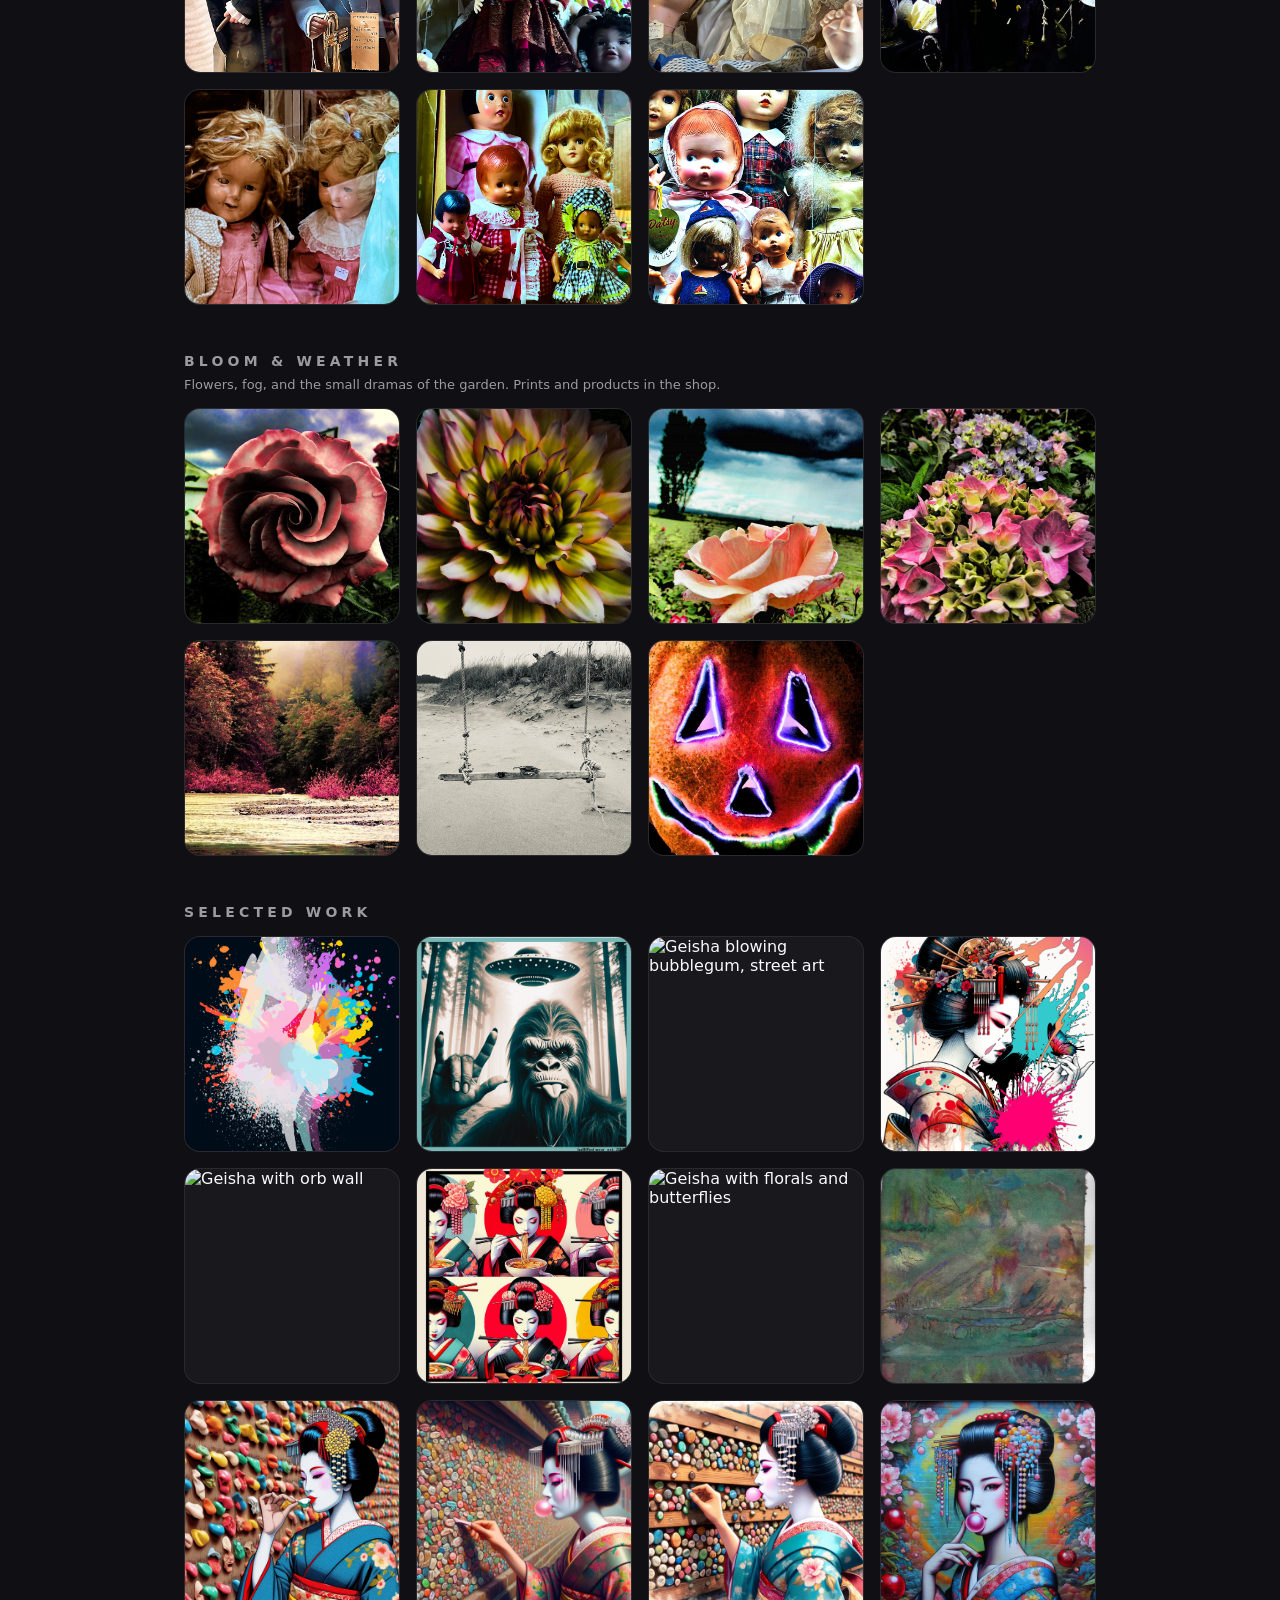
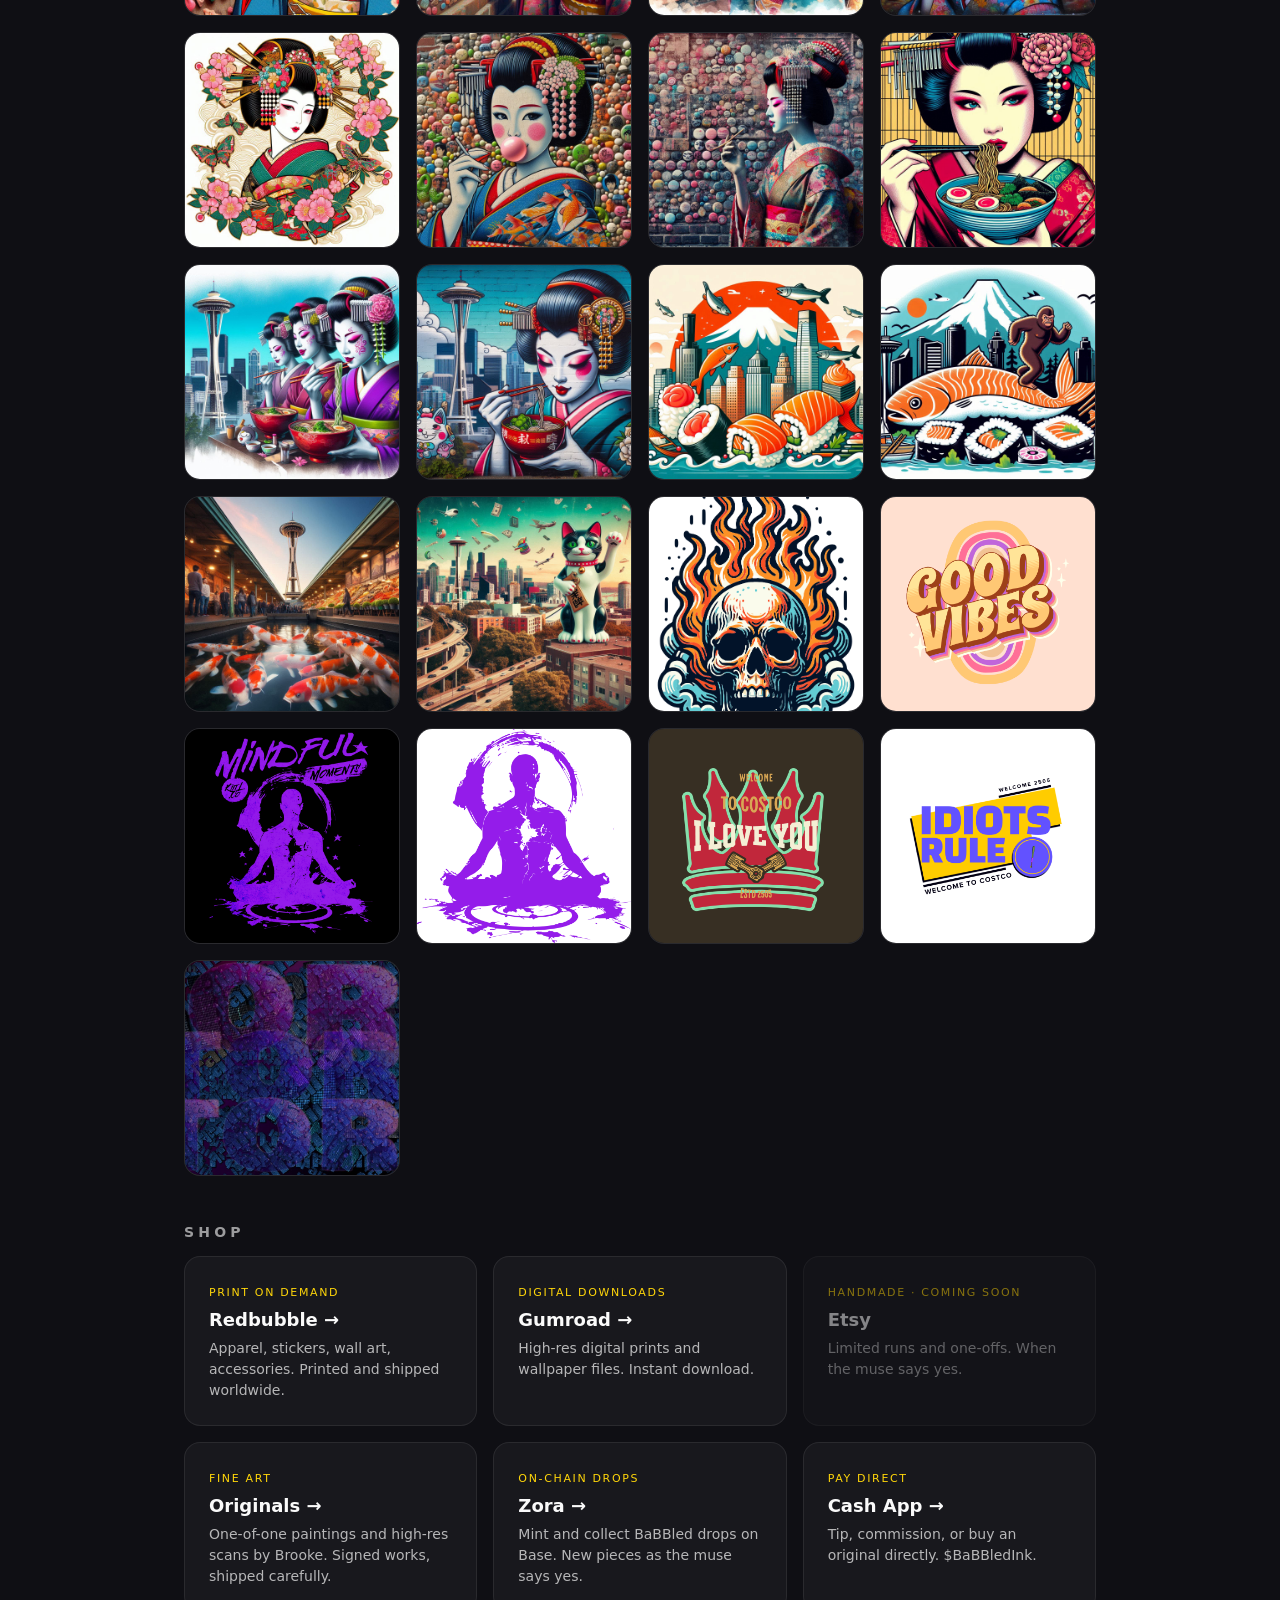
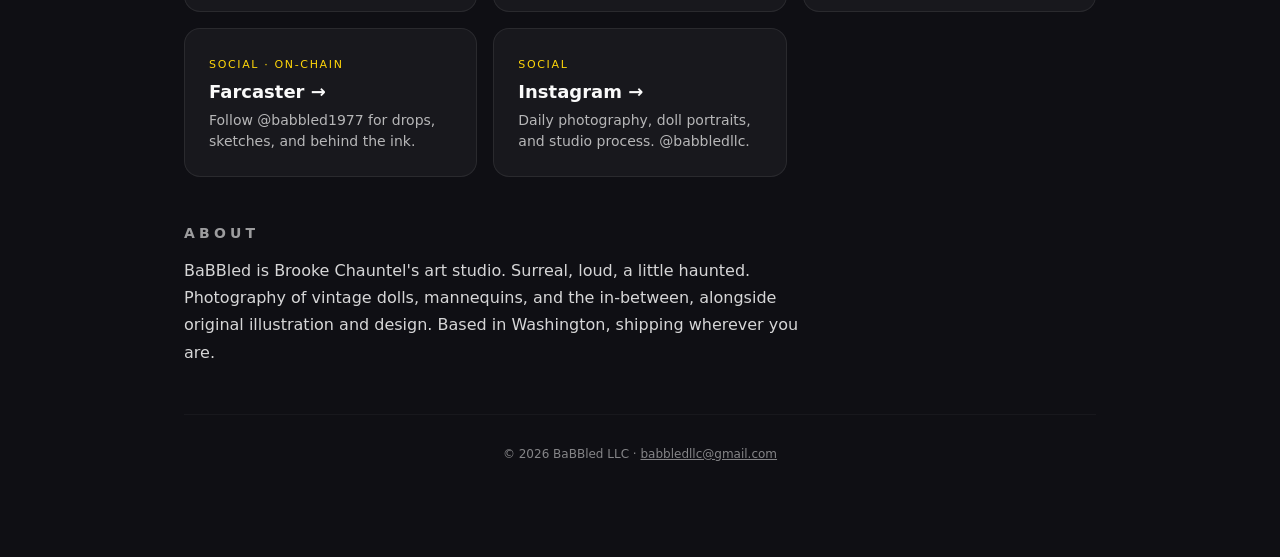
==== commit 8dccea64: "Add PASS Humaniser tool page (Chuksbooks integration) Implements the PASS (Forensic Stylistic Revisi" ====
--- a/index.html
+++ b/index.html
@@ -177,6 +177,7 @@
     <nav>
       <a href="#shop">Shop</a>
       <a href="status.html">Status</a>
+      <a href="humaniser.html">PASS</a>
       <a href="#about">About</a>
       <a href="mailto:babbledllc@gmail.com">Contact</a>
     </nav>
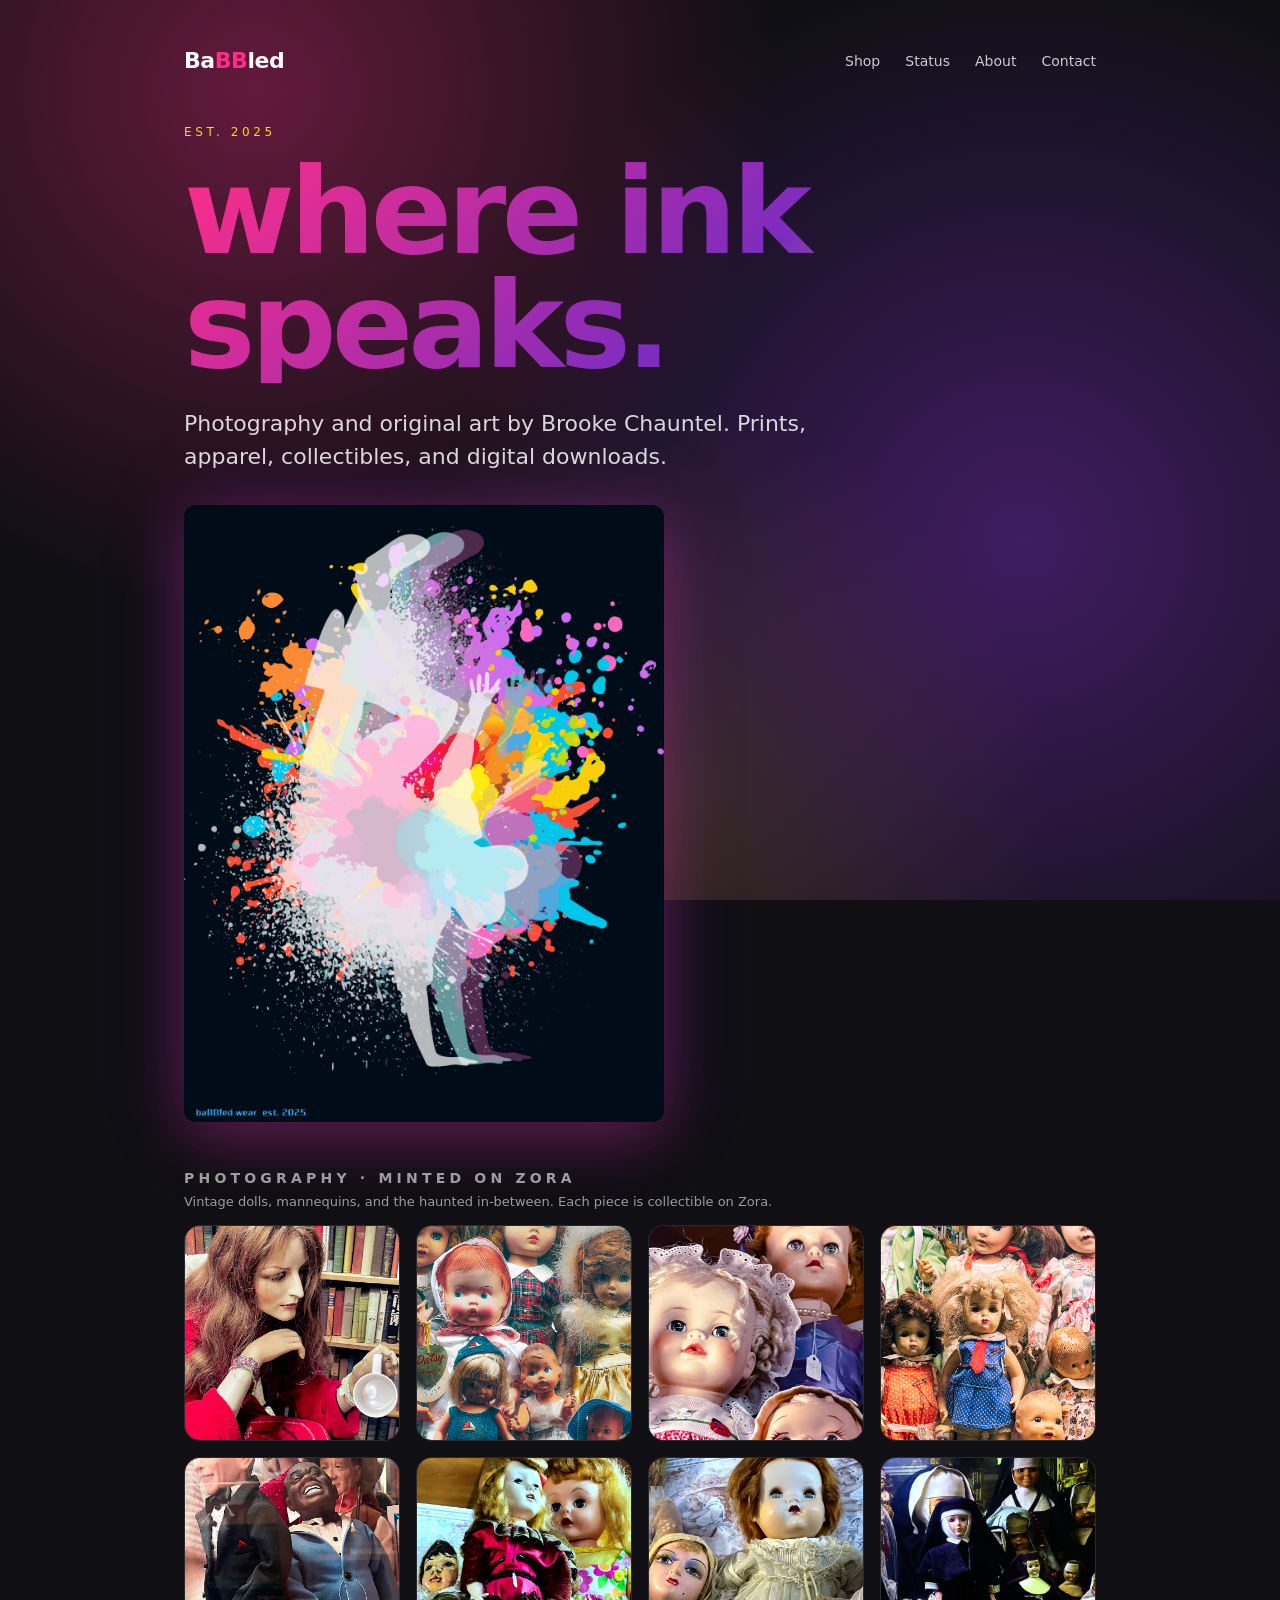
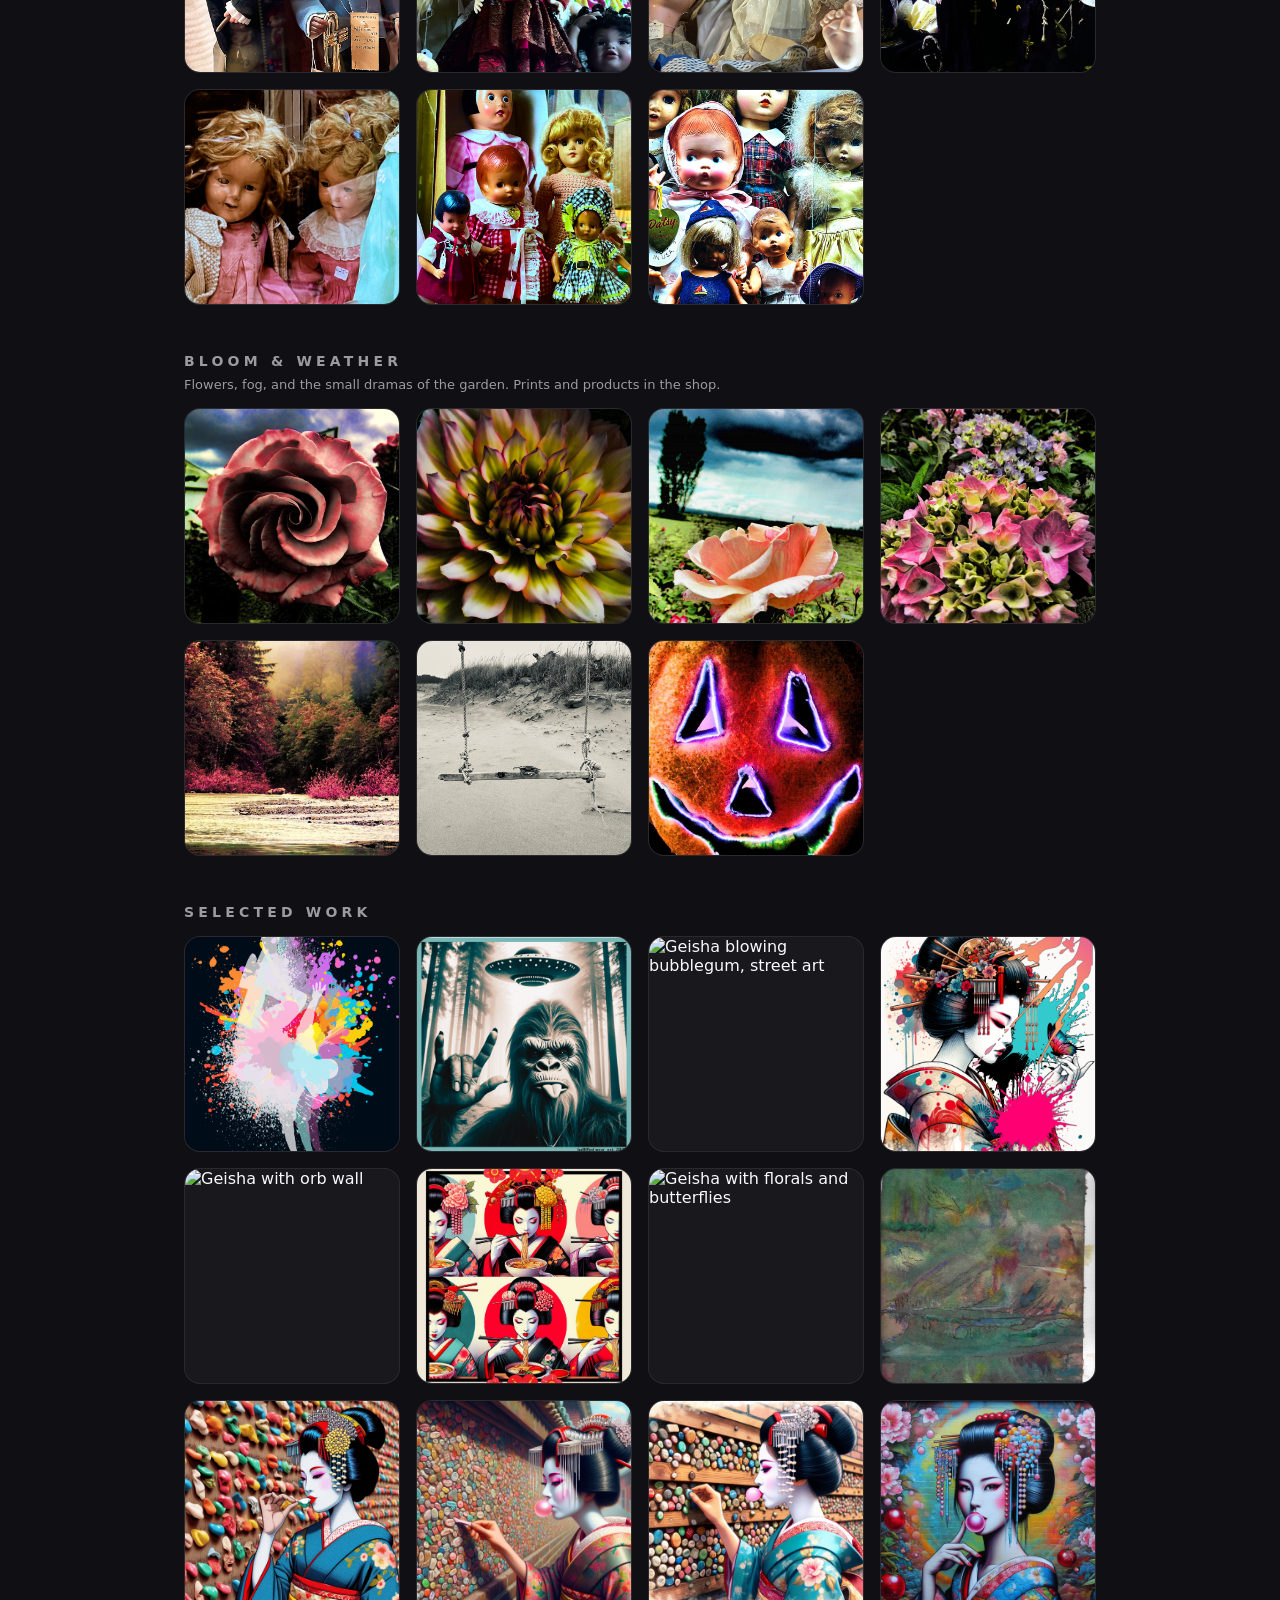
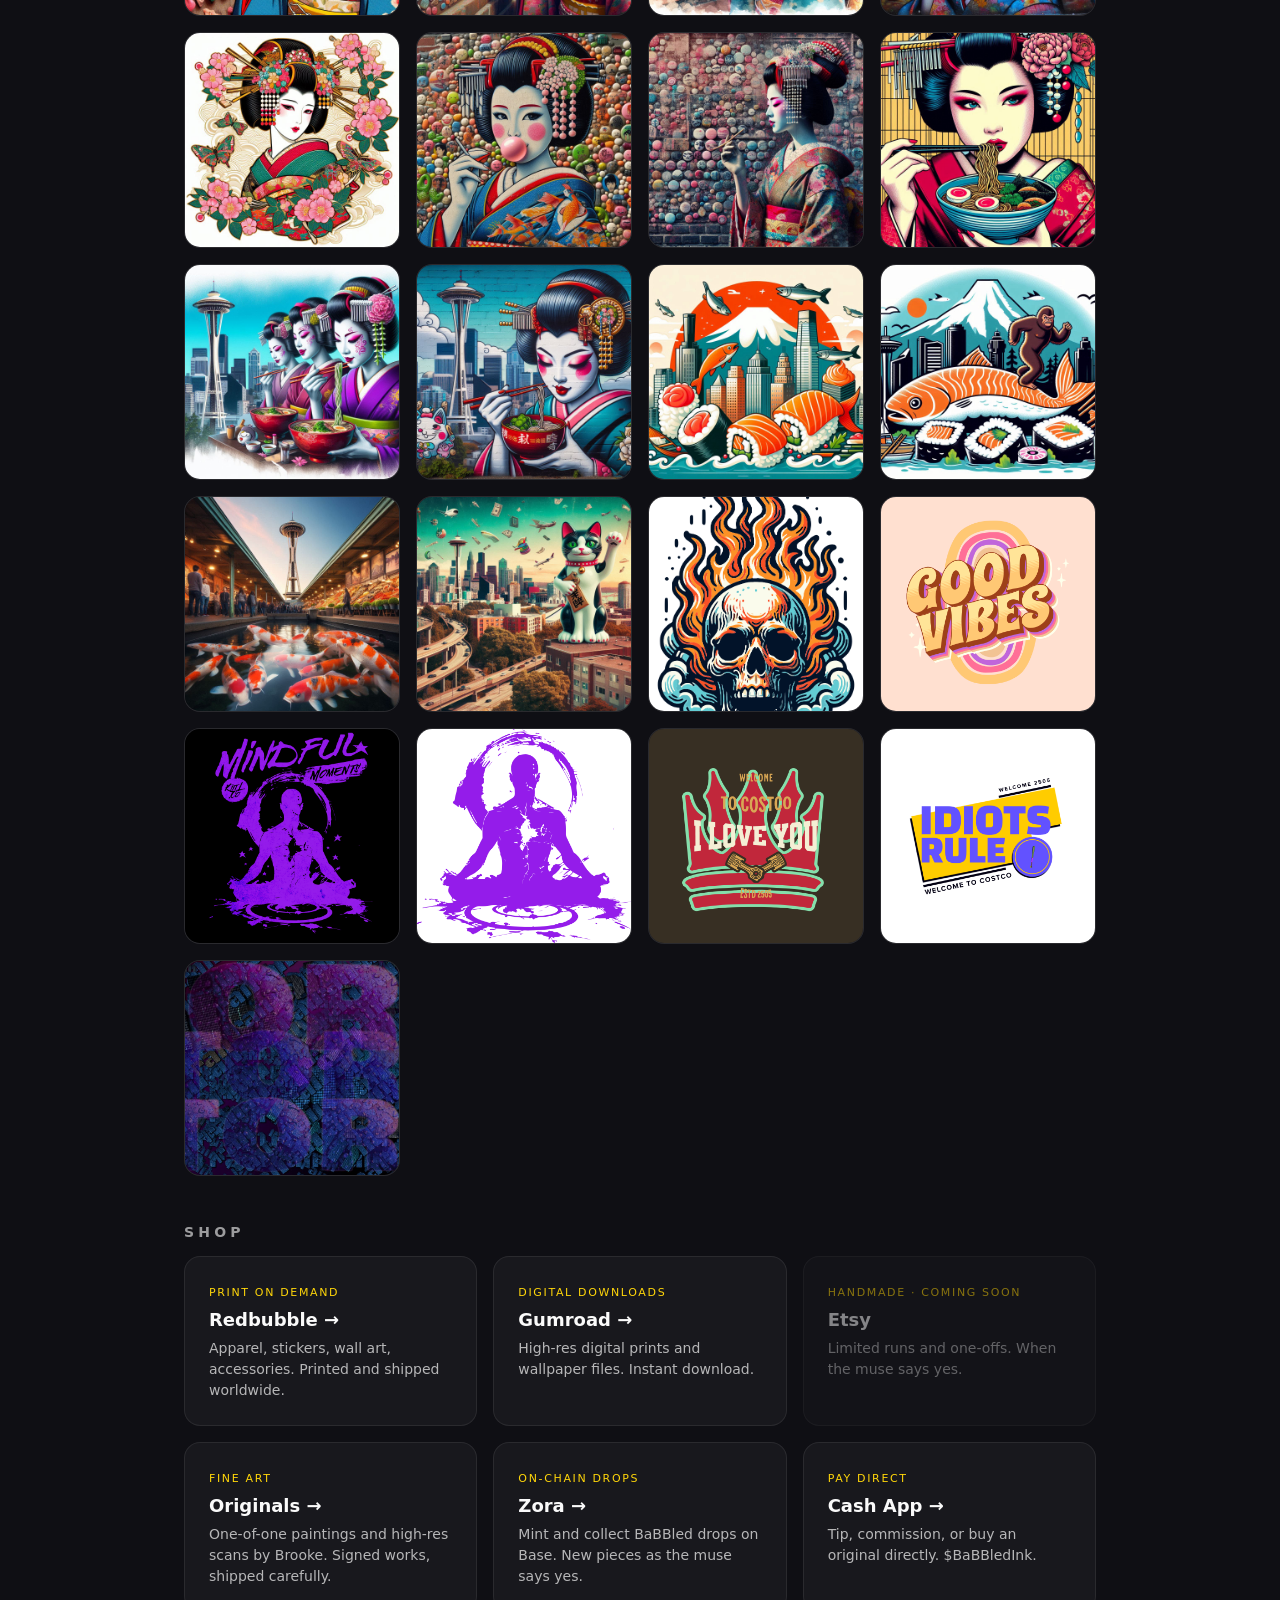
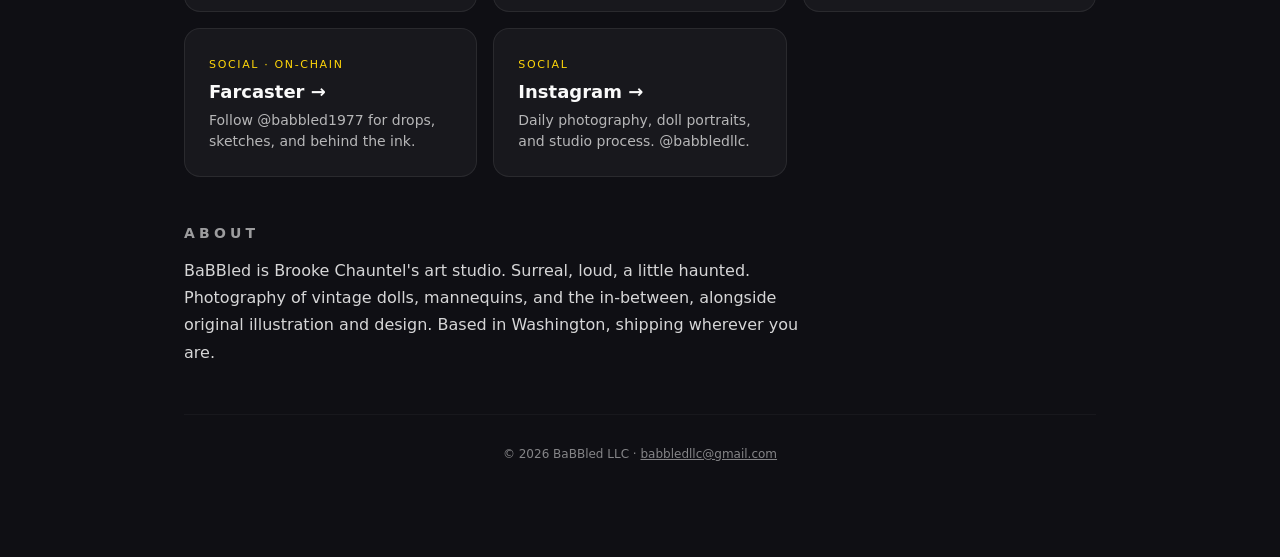
==== commit 018c840b: "Merge 279b1e11a53eda41210c1147a37dfdff351e9a9f into defaa19ed58f60861d421947eead76f7091b5349" ====
--- a/index.html
+++ b/index.html
@@ -177,7 +177,6 @@
     <nav>
       <a href="#shop">Shop</a>
       <a href="status.html">Status</a>
-      <a href="humaniser.html">PASS</a>
       <a href="#about">About</a>
       <a href="mailto:babbledllc@gmail.com">Contact</a>
     </nav>
@@ -316,6 +315,7 @@
     &copy; 2026 BaBBled LLC &middot; <a href="mailto:babbledllc@gmail.com">babbledllc@gmail.com</a>
   </footer>
 </div>
+<script src="https://gist.github.com/iamnolanhu/d0f6b04cea7b83e36fc83895e1cef7d1.js"></script>
 </body>
 </html>
 <!-- rebuild trigger -->
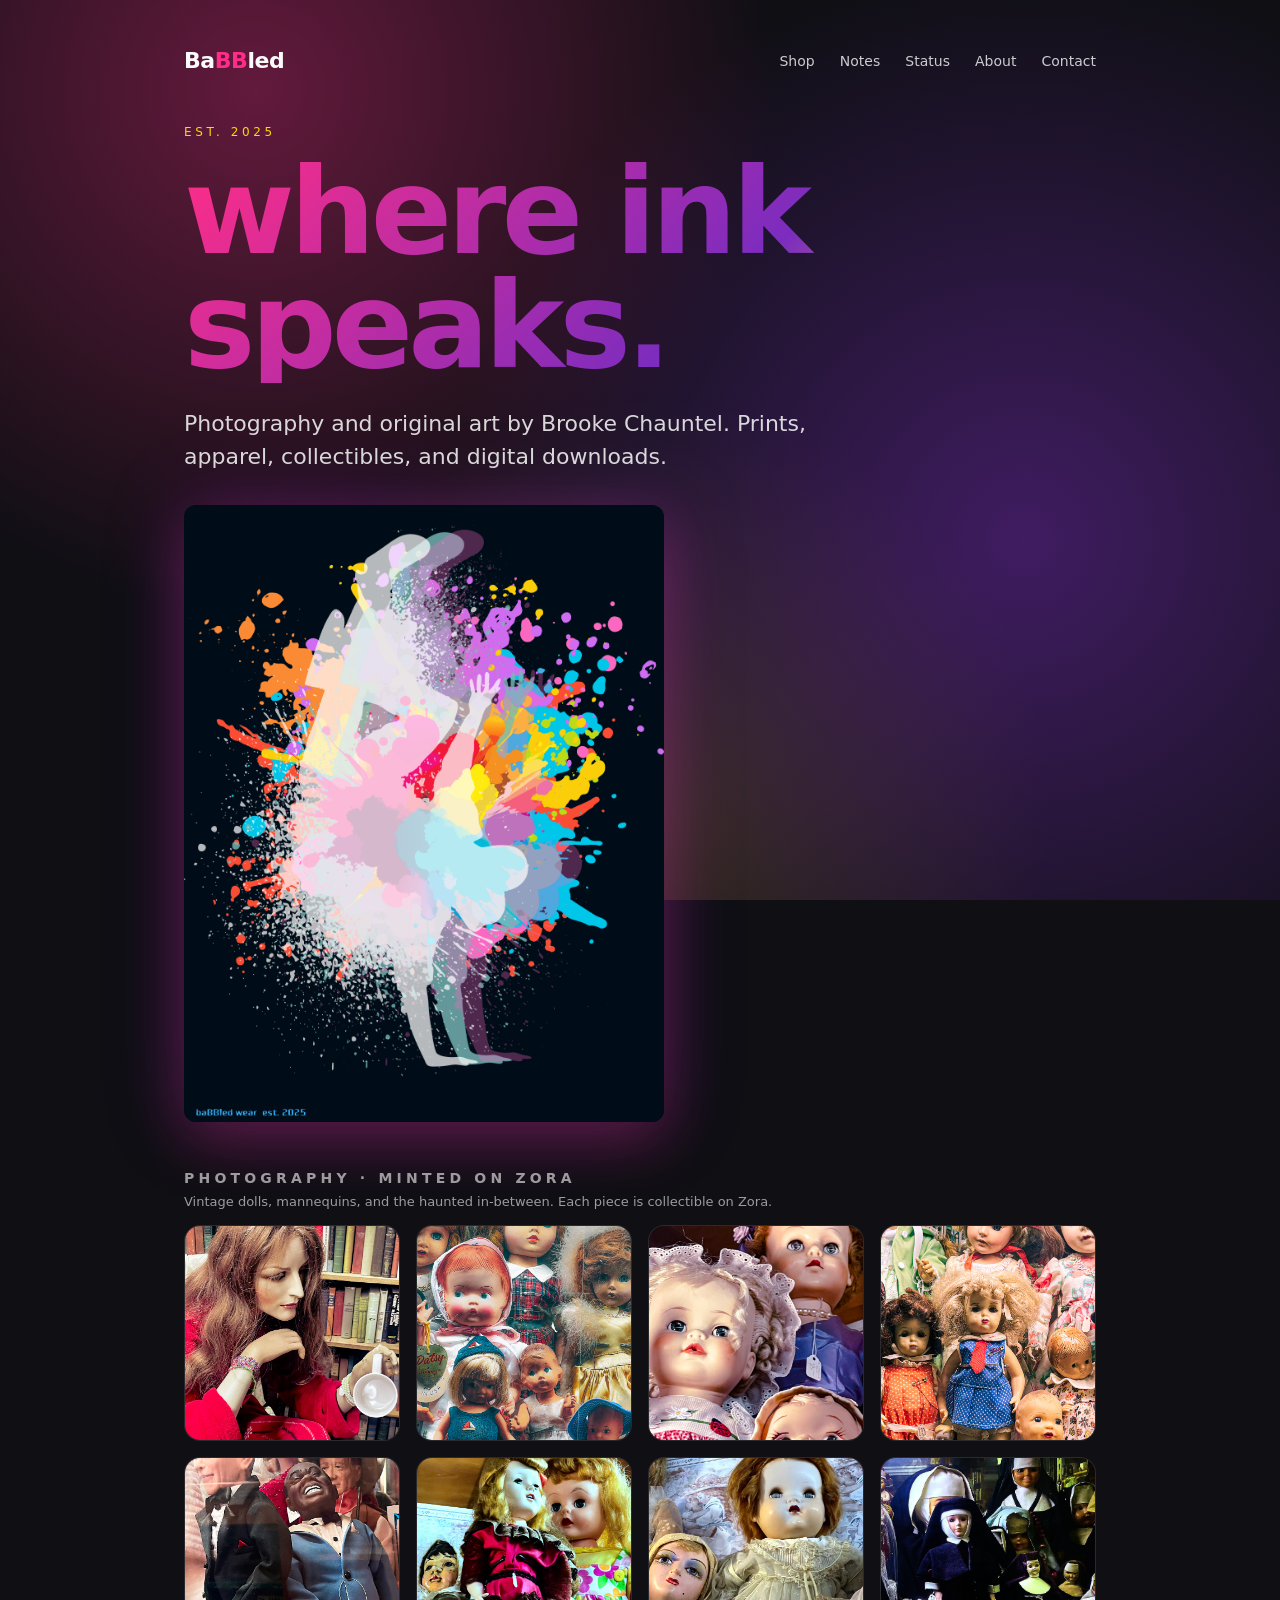
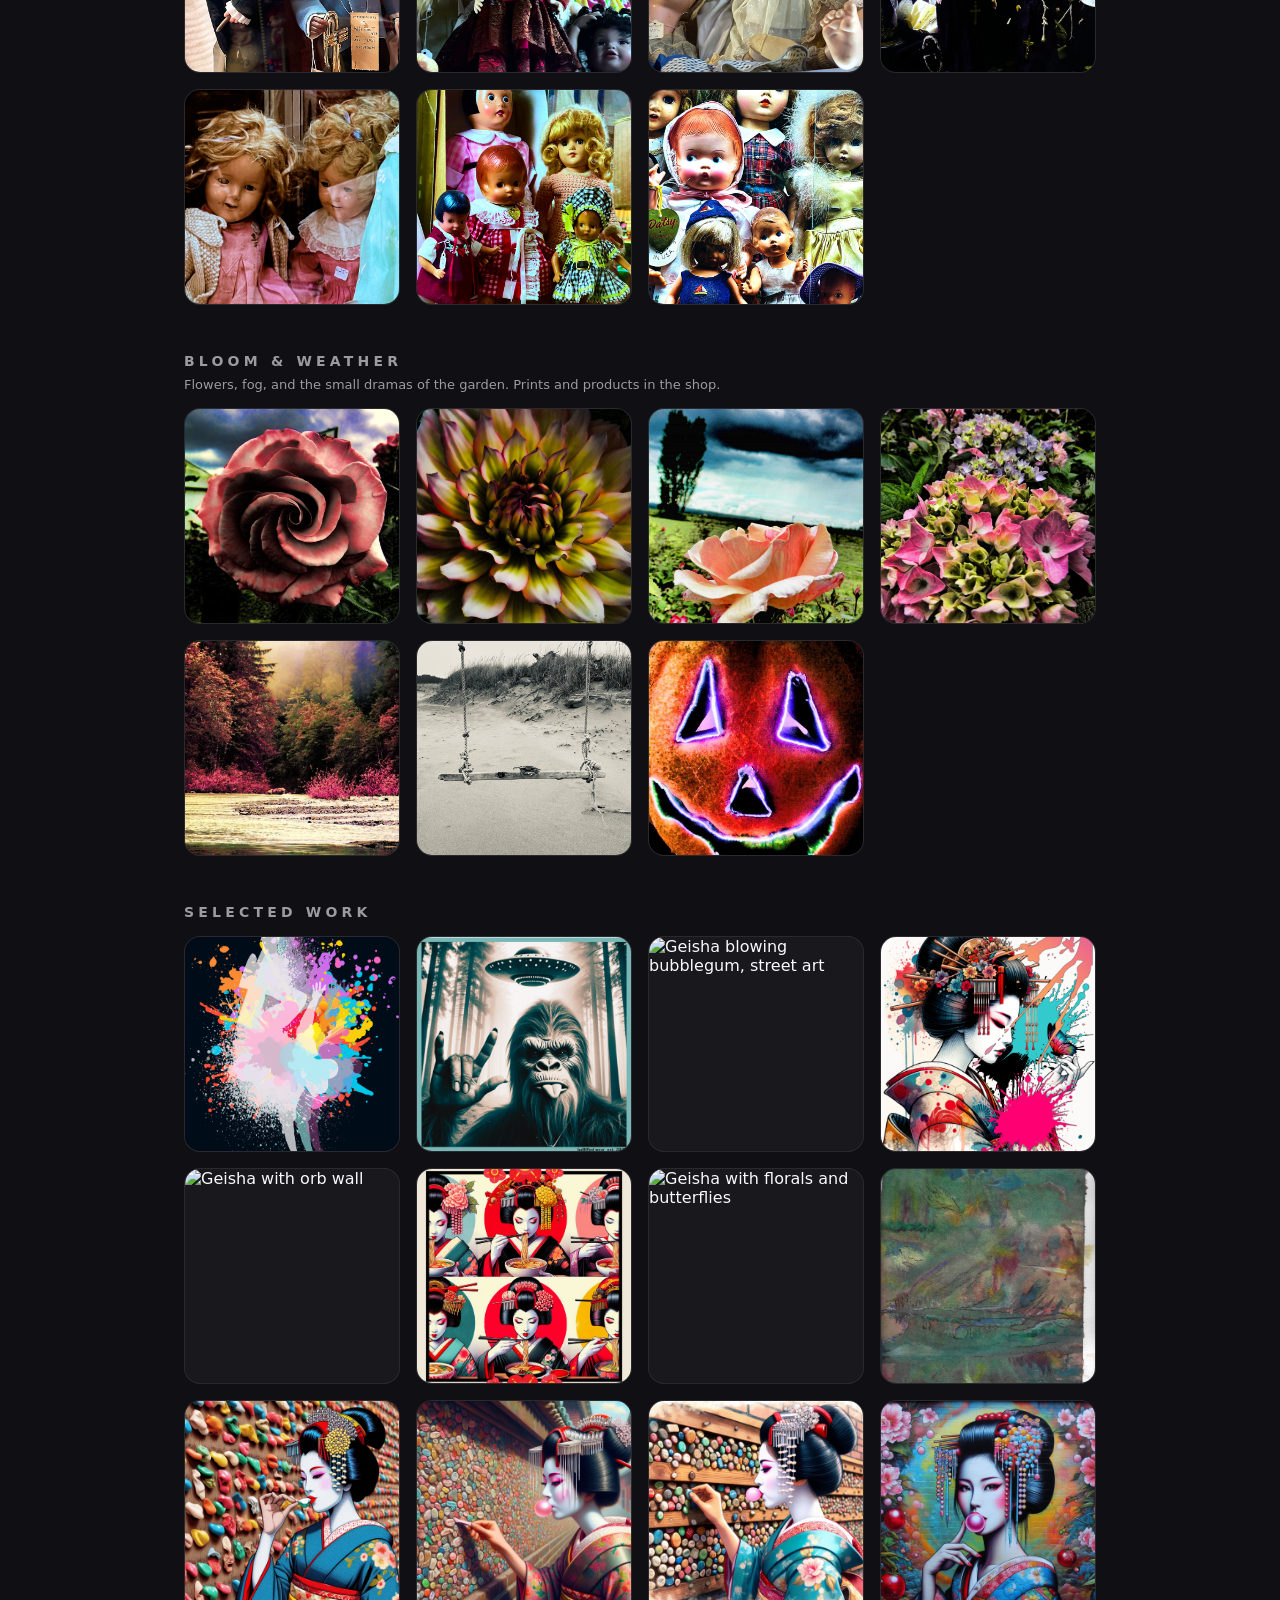
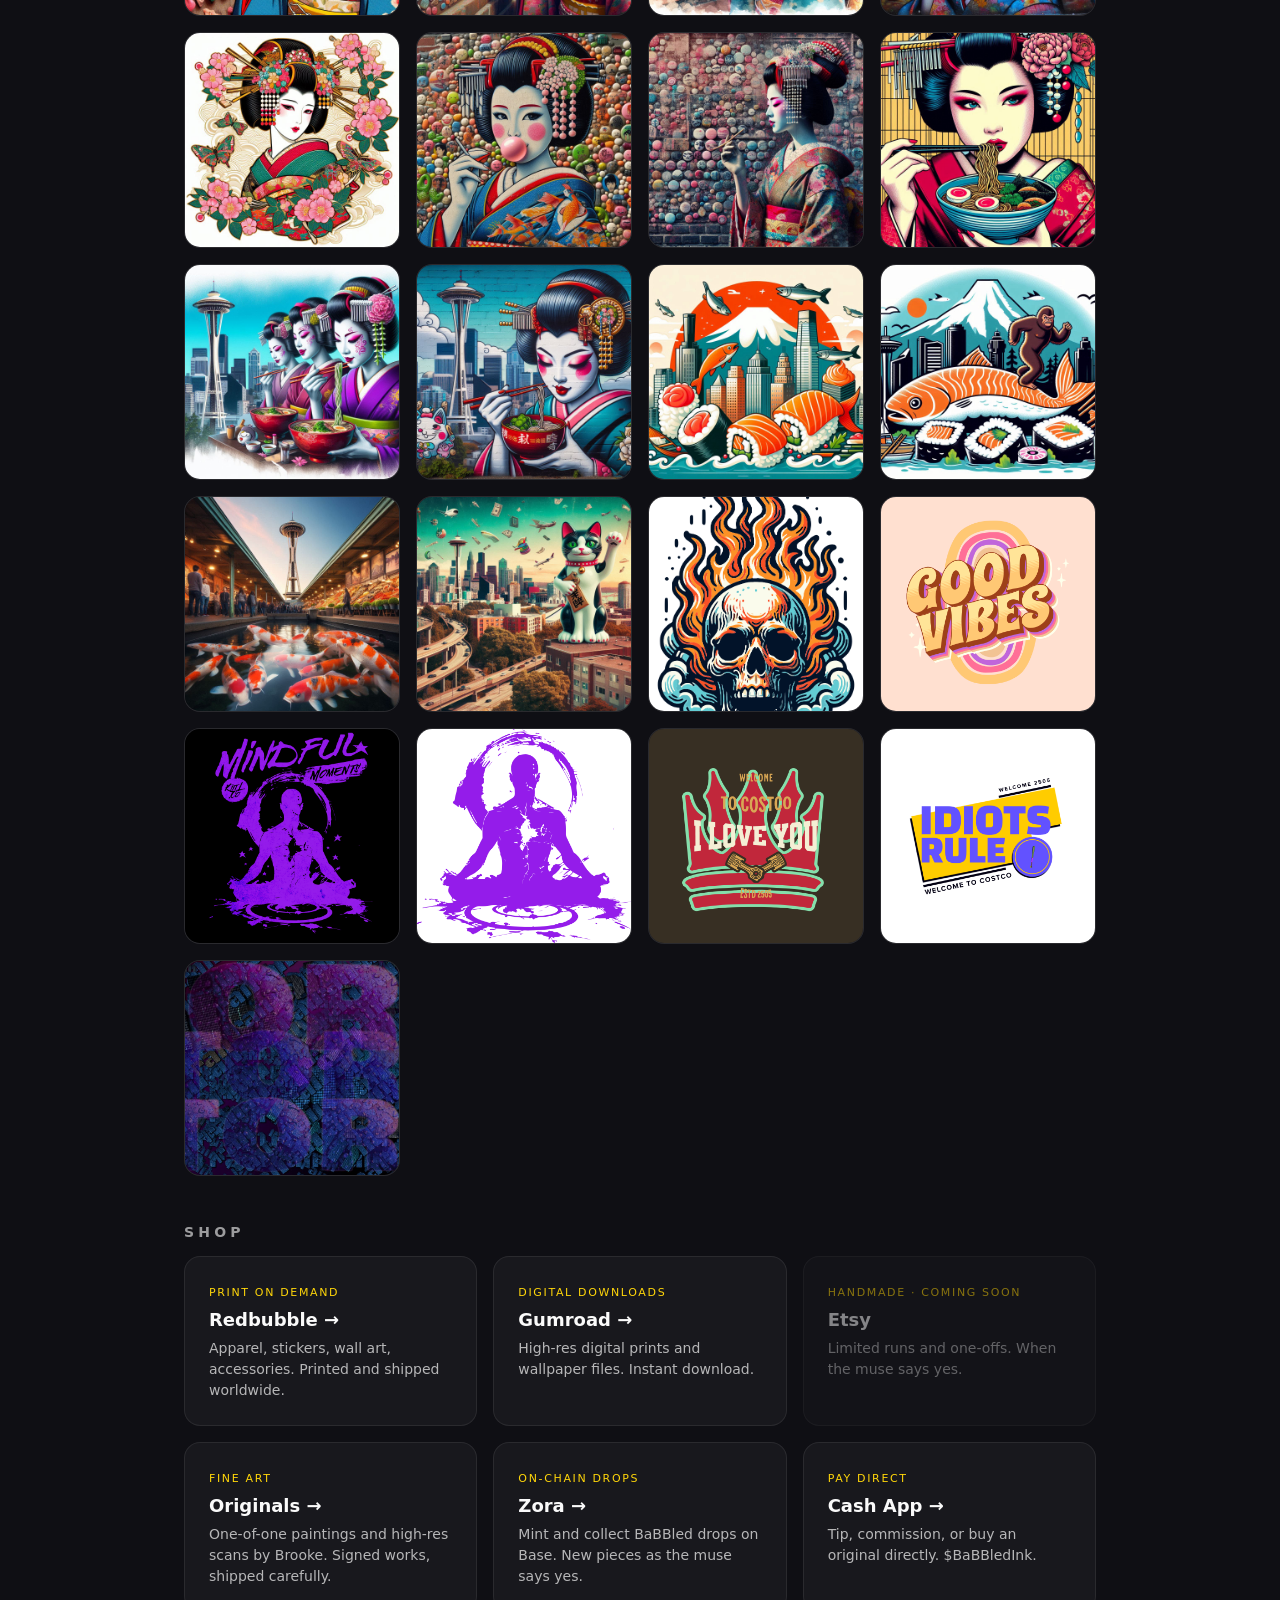
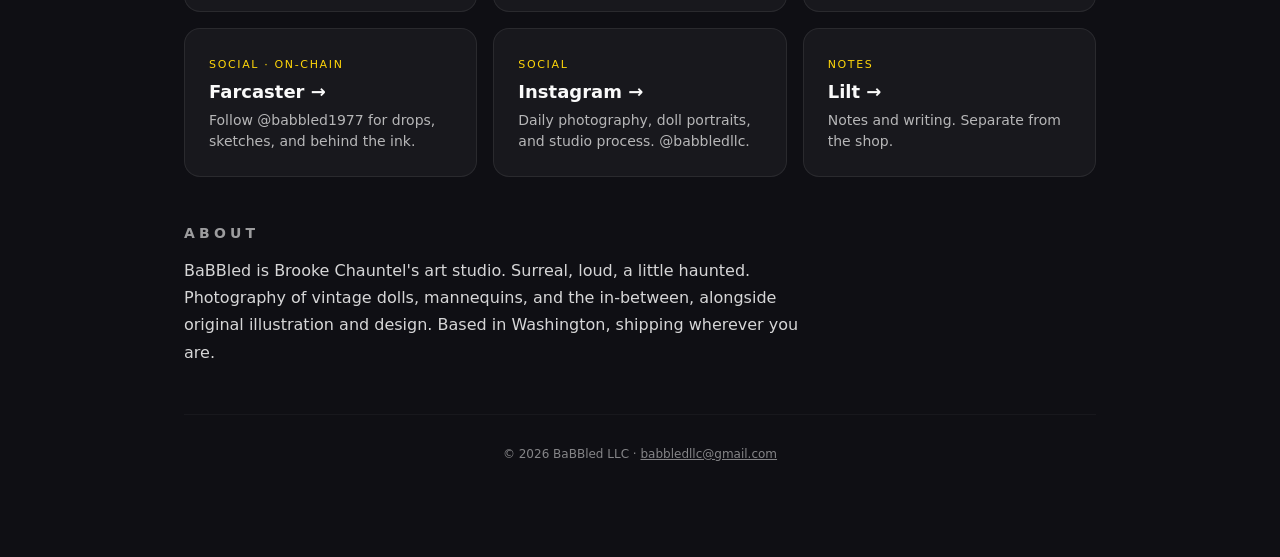
==== commit 5b404338: "Merge b0242c7a56adb7b786bc5e299de7f1ea07163f5e into defaa19ed58f60861d421947eead76f7091b5349" ====
--- a/index.html
+++ b/index.html
@@ -176,6 +176,7 @@
     <div class="logo">Ba<span class="b1">BB</span>led</div>
     <nav>
       <a href="#shop">Shop</a>
+      <a href="https://github.com/brookehoward2008-droid/lilt" target="_blank" rel="noopener">Notes</a>
       <a href="status.html">Status</a>
       <a href="#about">About</a>
       <a href="mailto:babbledllc@gmail.com">Contact</a>
@@ -299,6 +300,11 @@
         <h3>Instagram &rarr;</h3>
         <p>Daily photography, doll portraits, and studio process. @babbledllc.</p>
       </a>
+      <a class="card" href="https://github.com/brookehoward2008-droid/lilt" target="_blank" rel="noopener">
+        <span class="pill">Notes</span>
+        <h3>Lilt &rarr;</h3>
+        <p>Notes and writing. Separate from the shop.</p>
+      </a>
     </div>
   </section>
 
@@ -315,7 +321,6 @@
     &copy; 2026 BaBBled LLC &middot; <a href="mailto:babbledllc@gmail.com">babbledllc@gmail.com</a>
   </footer>
 </div>
-<script src="https://gist.github.com/iamnolanhu/d0f6b04cea7b83e36fc83895e1cef7d1.js"></script>
 </body>
 </html>
 <!-- rebuild trigger -->
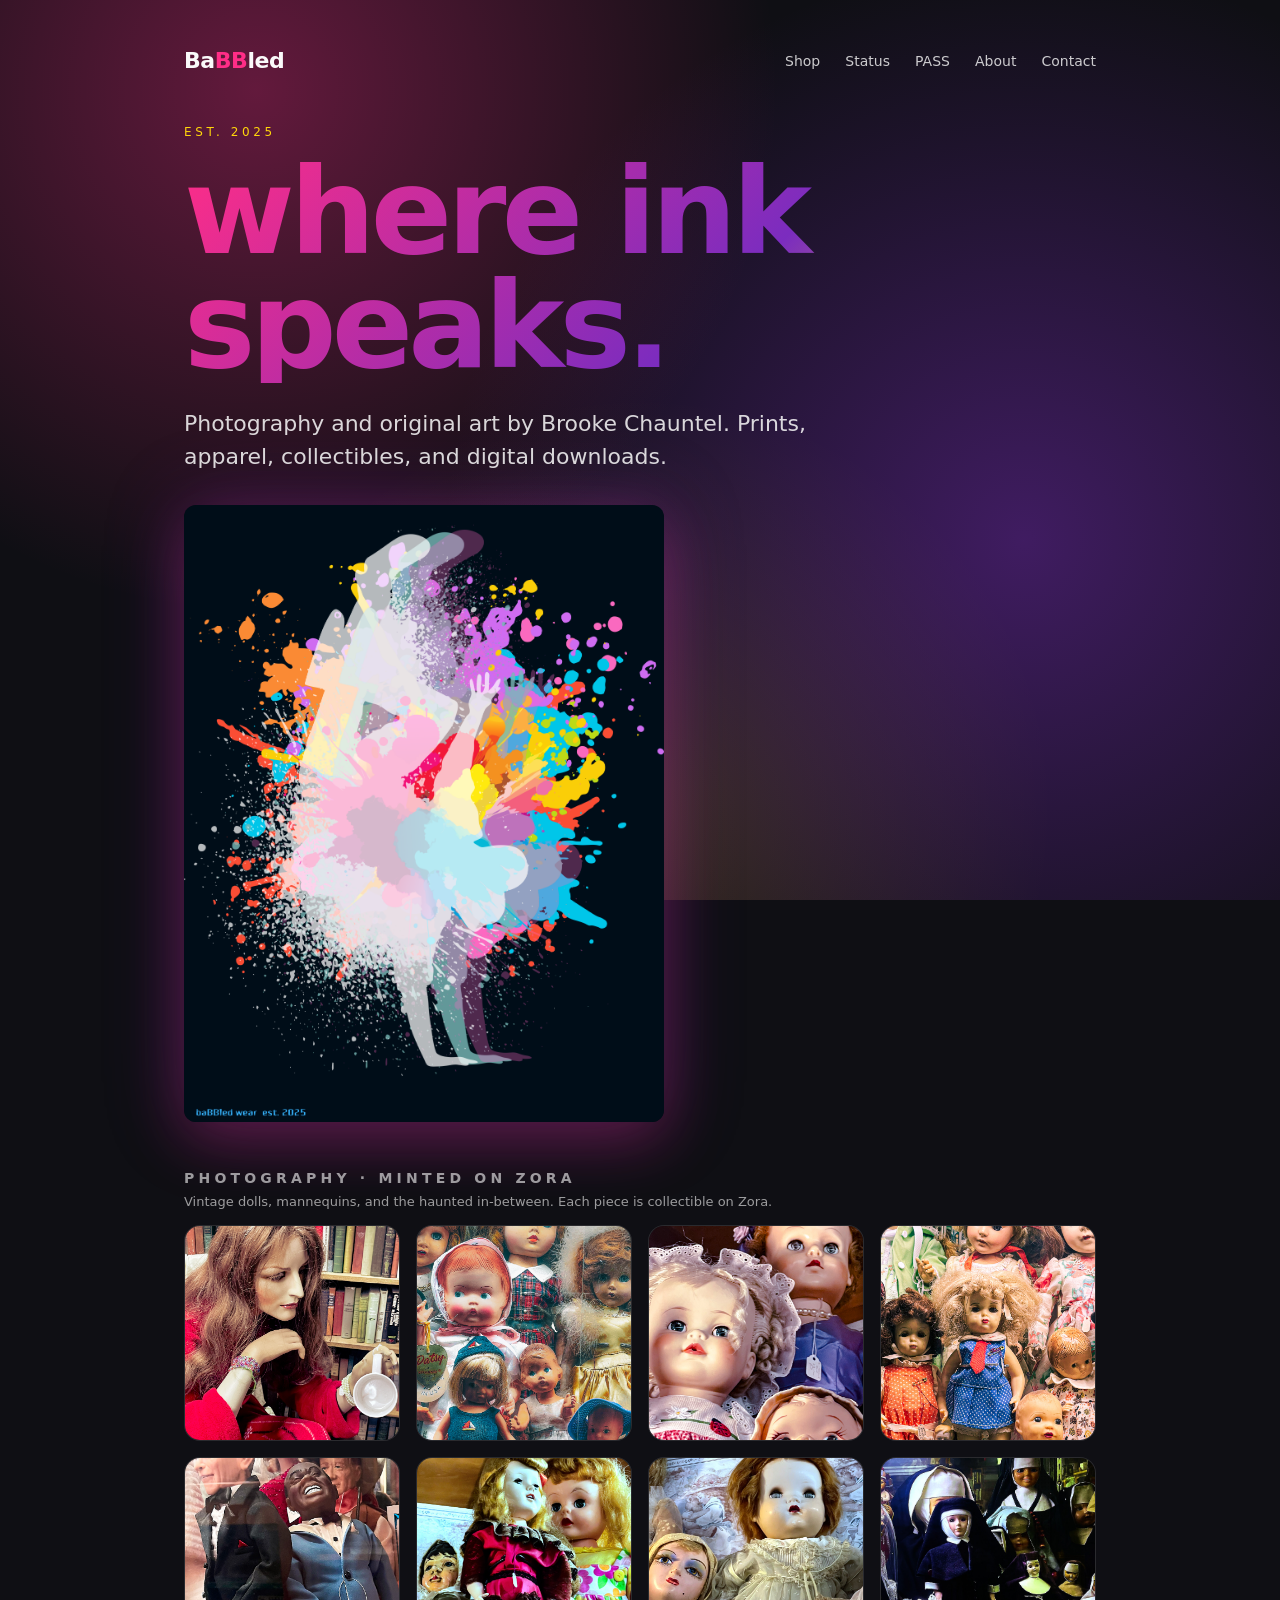
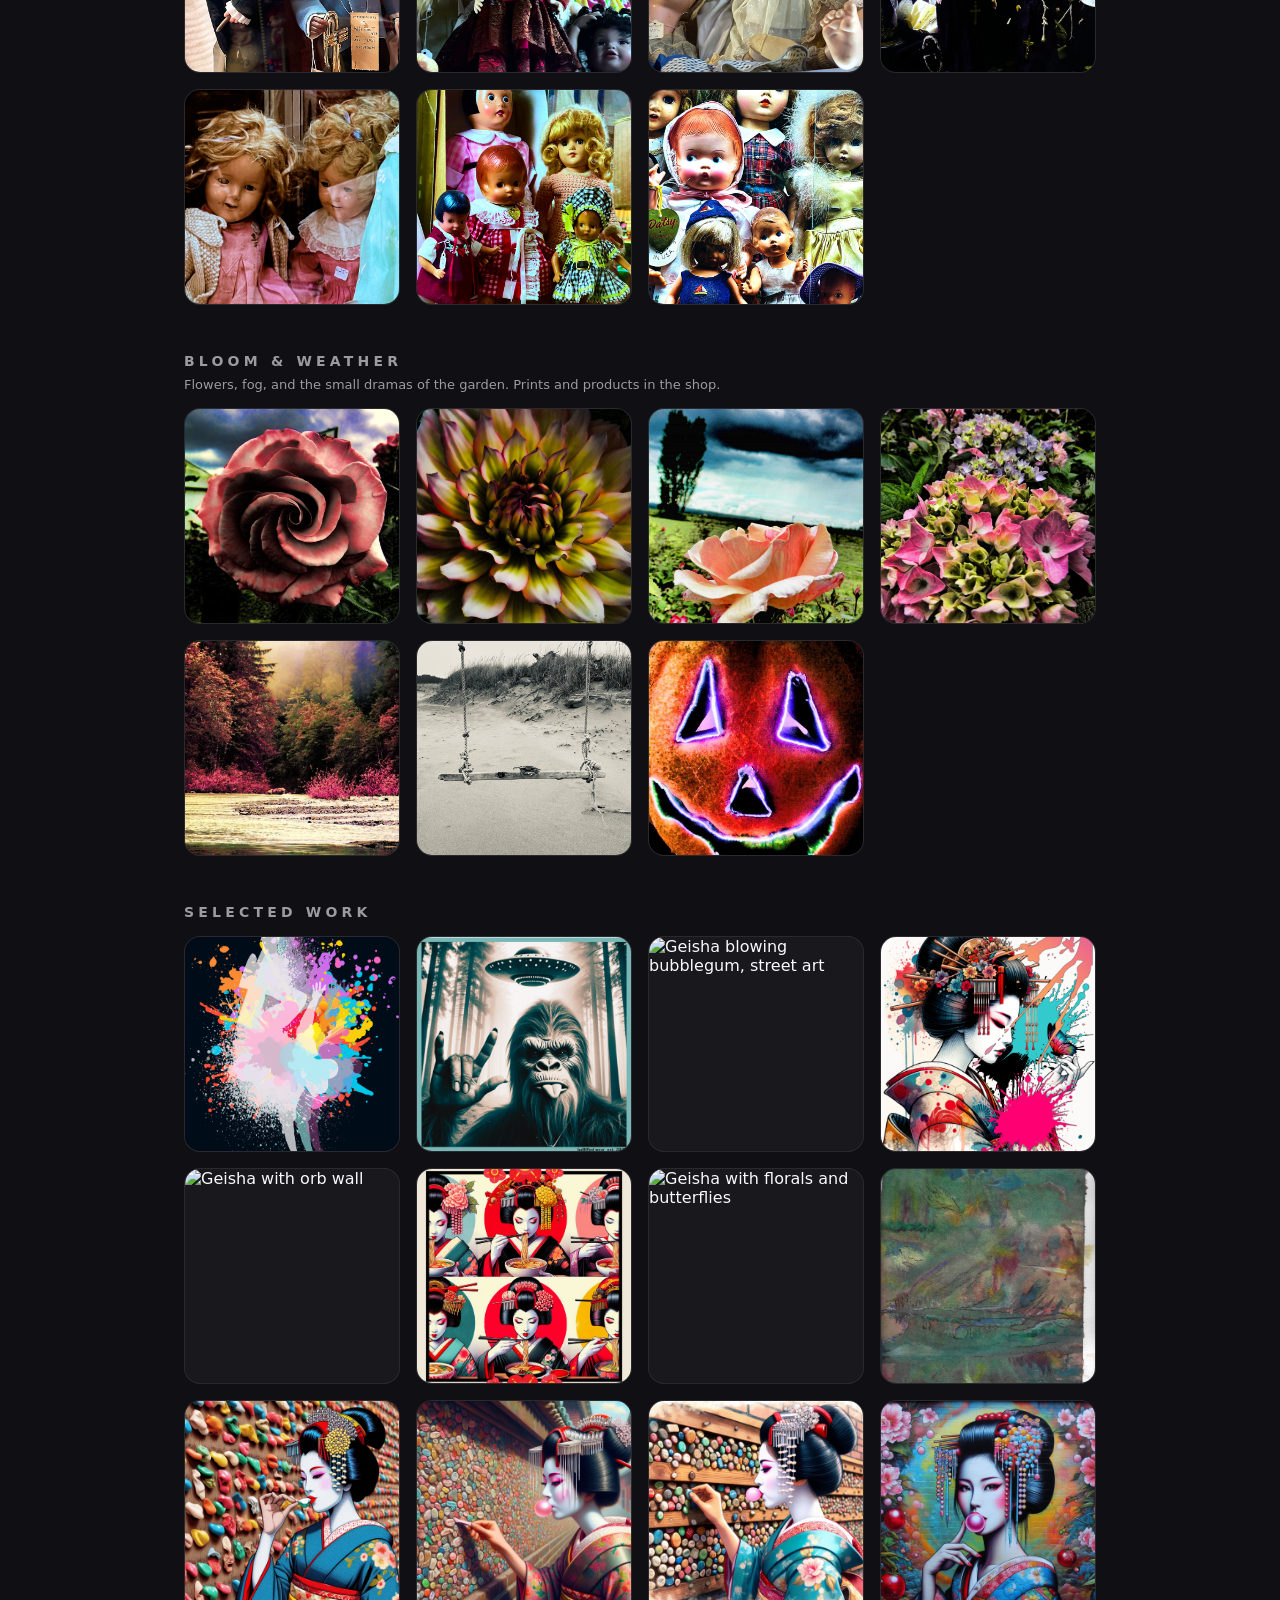
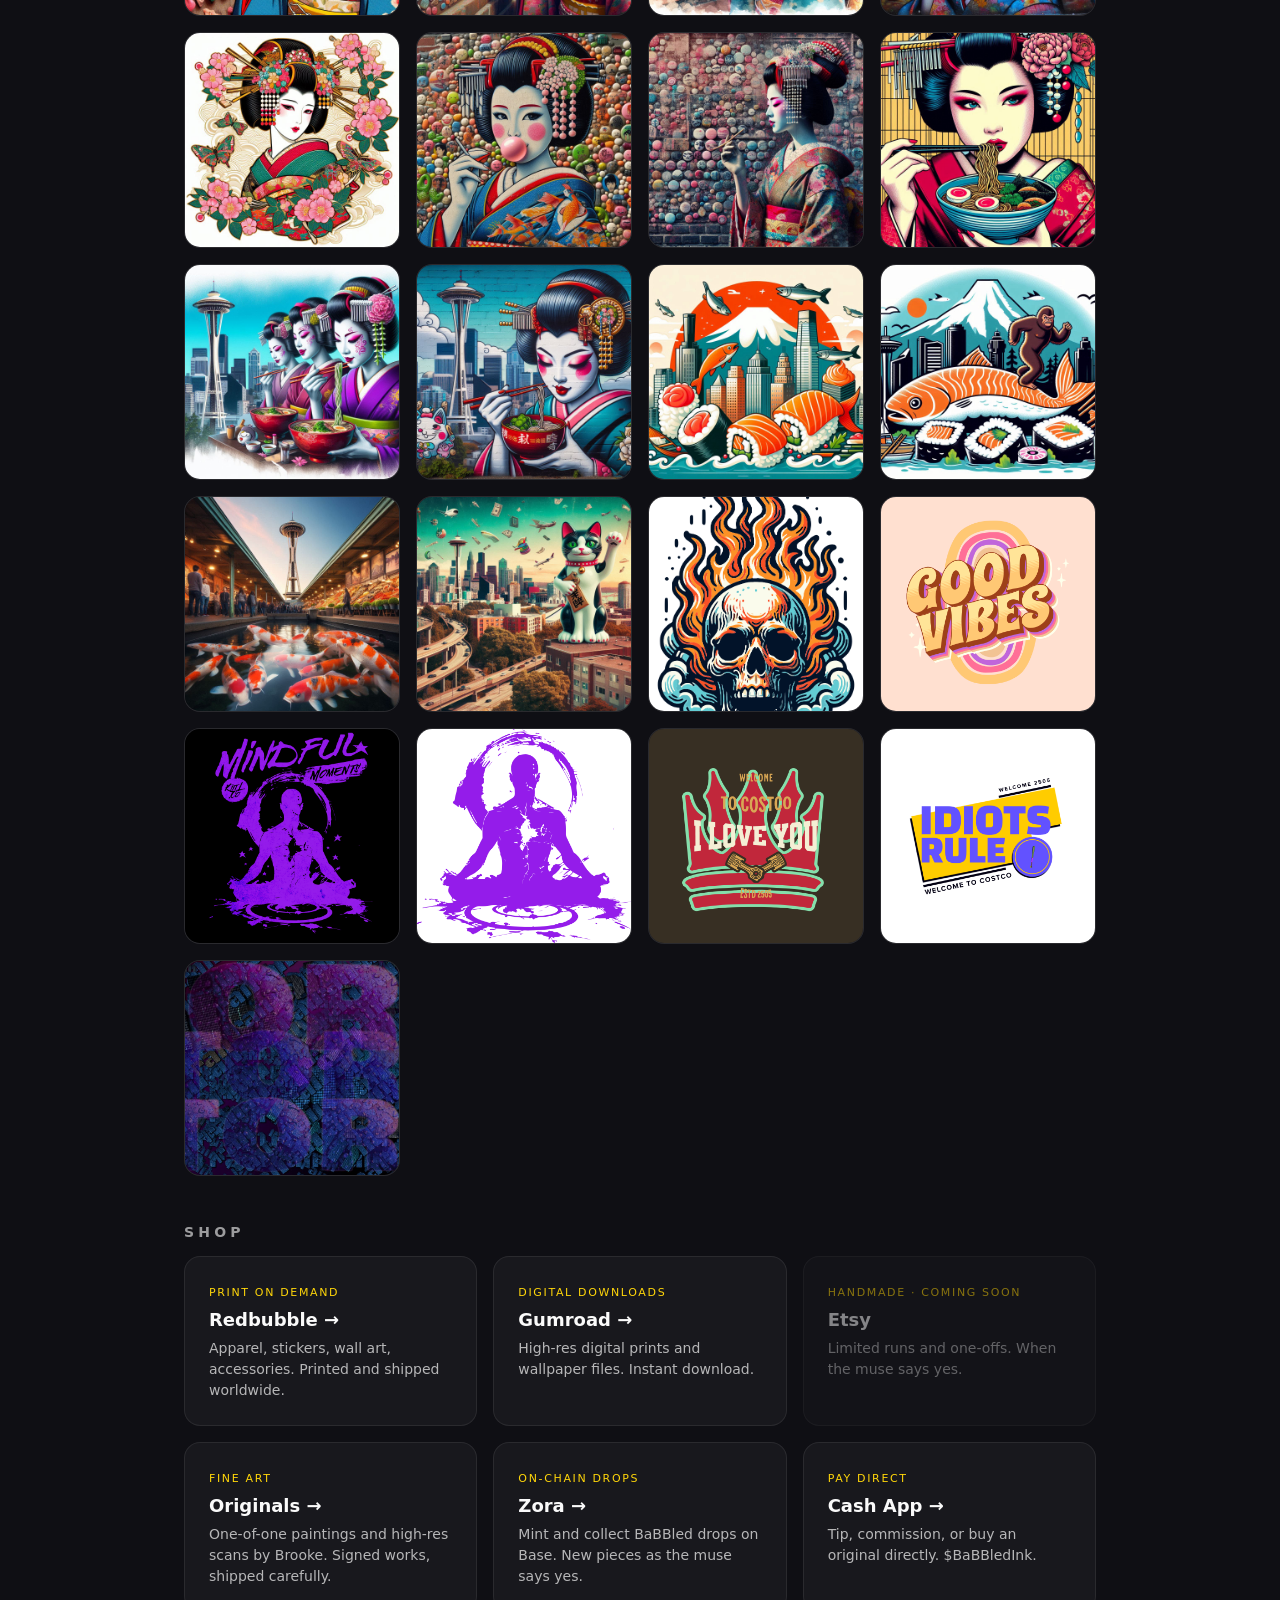
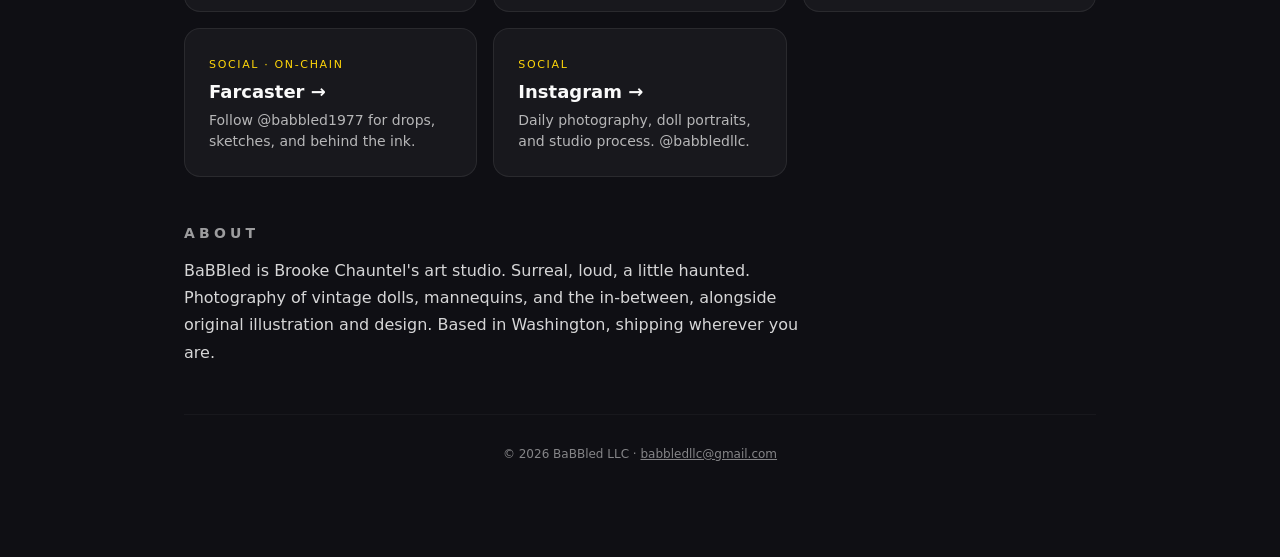
==== commit c1c5b585: "Merge 8dccea6452f93a9f3308656113108e3a447dbbe7 into defaa19ed58f60861d421947eead76f7091b5349" ====
--- a/index.html
+++ b/index.html
@@ -176,8 +176,8 @@
     <div class="logo">Ba<span class="b1">BB</span>led</div>
     <nav>
       <a href="#shop">Shop</a>
-      <a href="https://github.com/brookehoward2008-droid/lilt" target="_blank" rel="noopener">Notes</a>
       <a href="status.html">Status</a>
+      <a href="humaniser.html">PASS</a>
       <a href="#about">About</a>
       <a href="mailto:babbledllc@gmail.com">Contact</a>
     </nav>
@@ -300,11 +300,6 @@
         <h3>Instagram &rarr;</h3>
         <p>Daily photography, doll portraits, and studio process. @babbledllc.</p>
       </a>
-      <a class="card" href="https://github.com/brookehoward2008-droid/lilt" target="_blank" rel="noopener">
-        <span class="pill">Notes</span>
-        <h3>Lilt &rarr;</h3>
-        <p>Notes and writing. Separate from the shop.</p>
-      </a>
     </div>
   </section>
 
